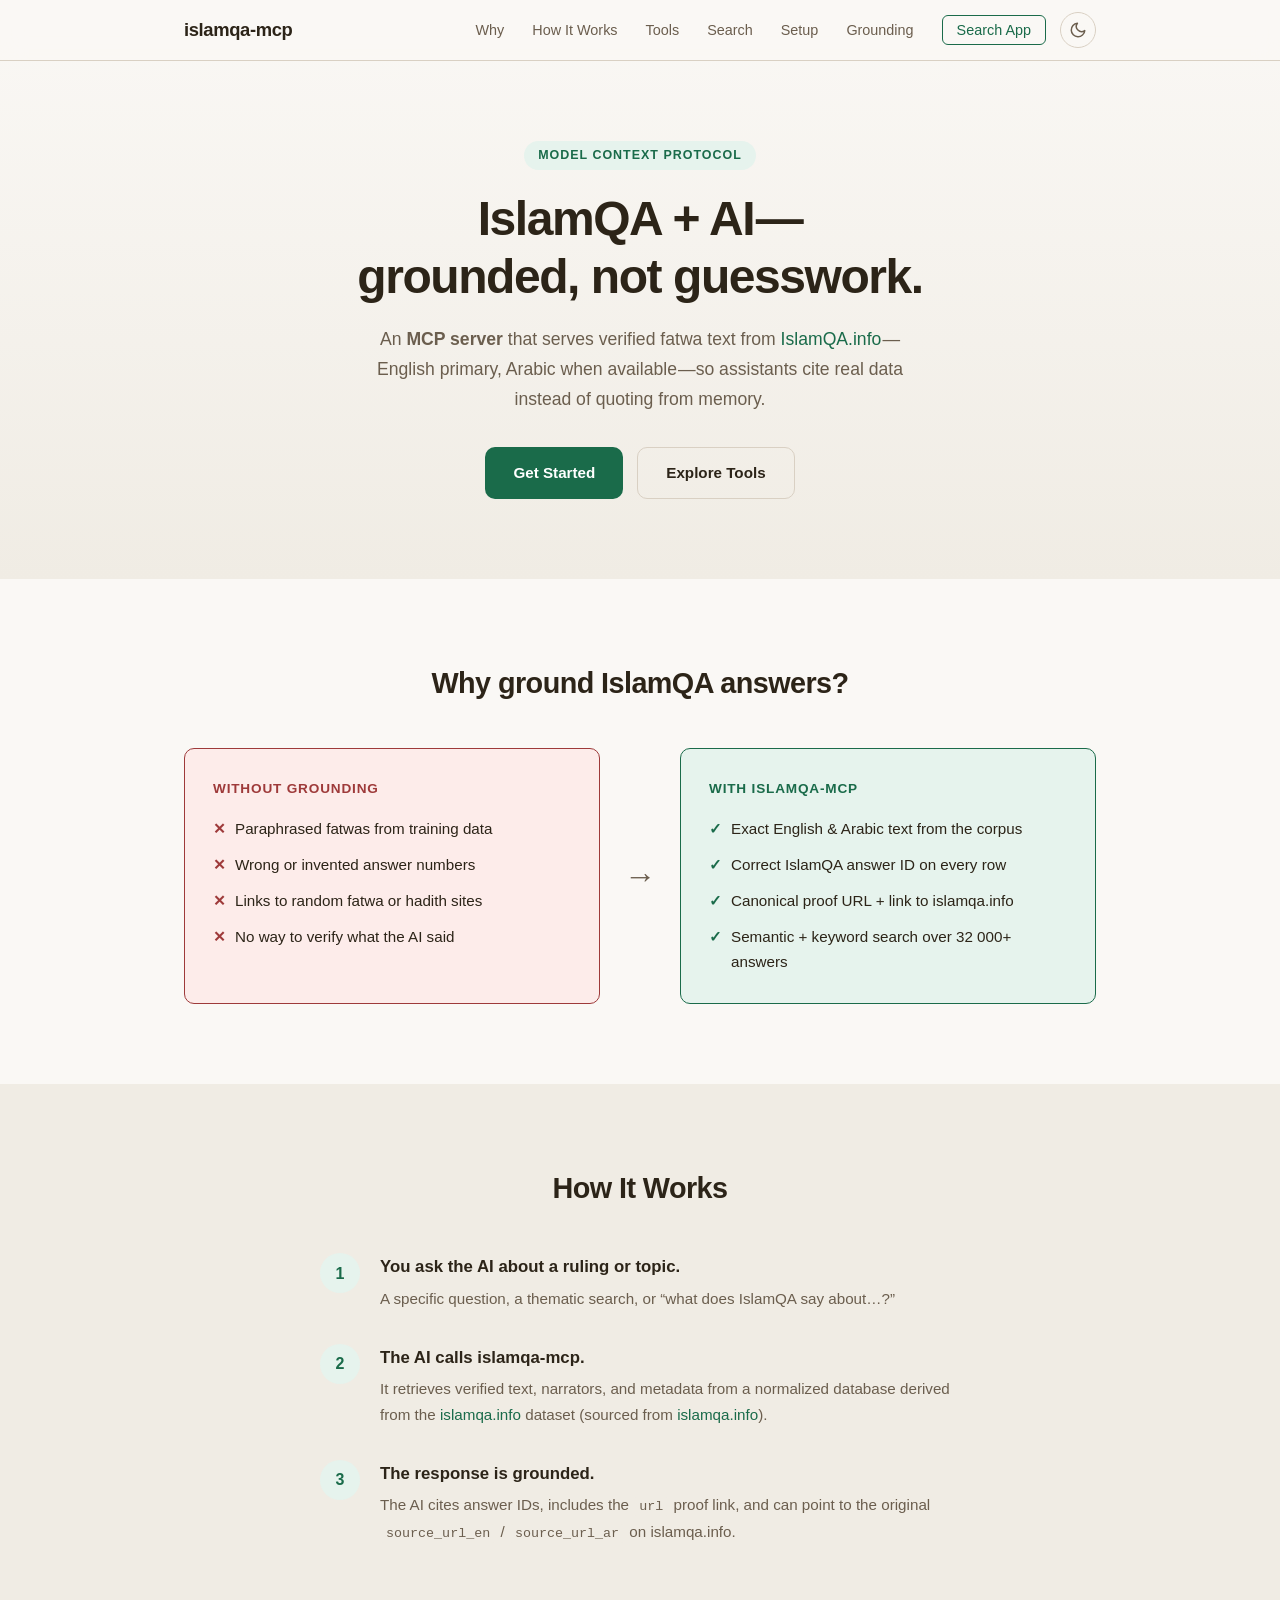
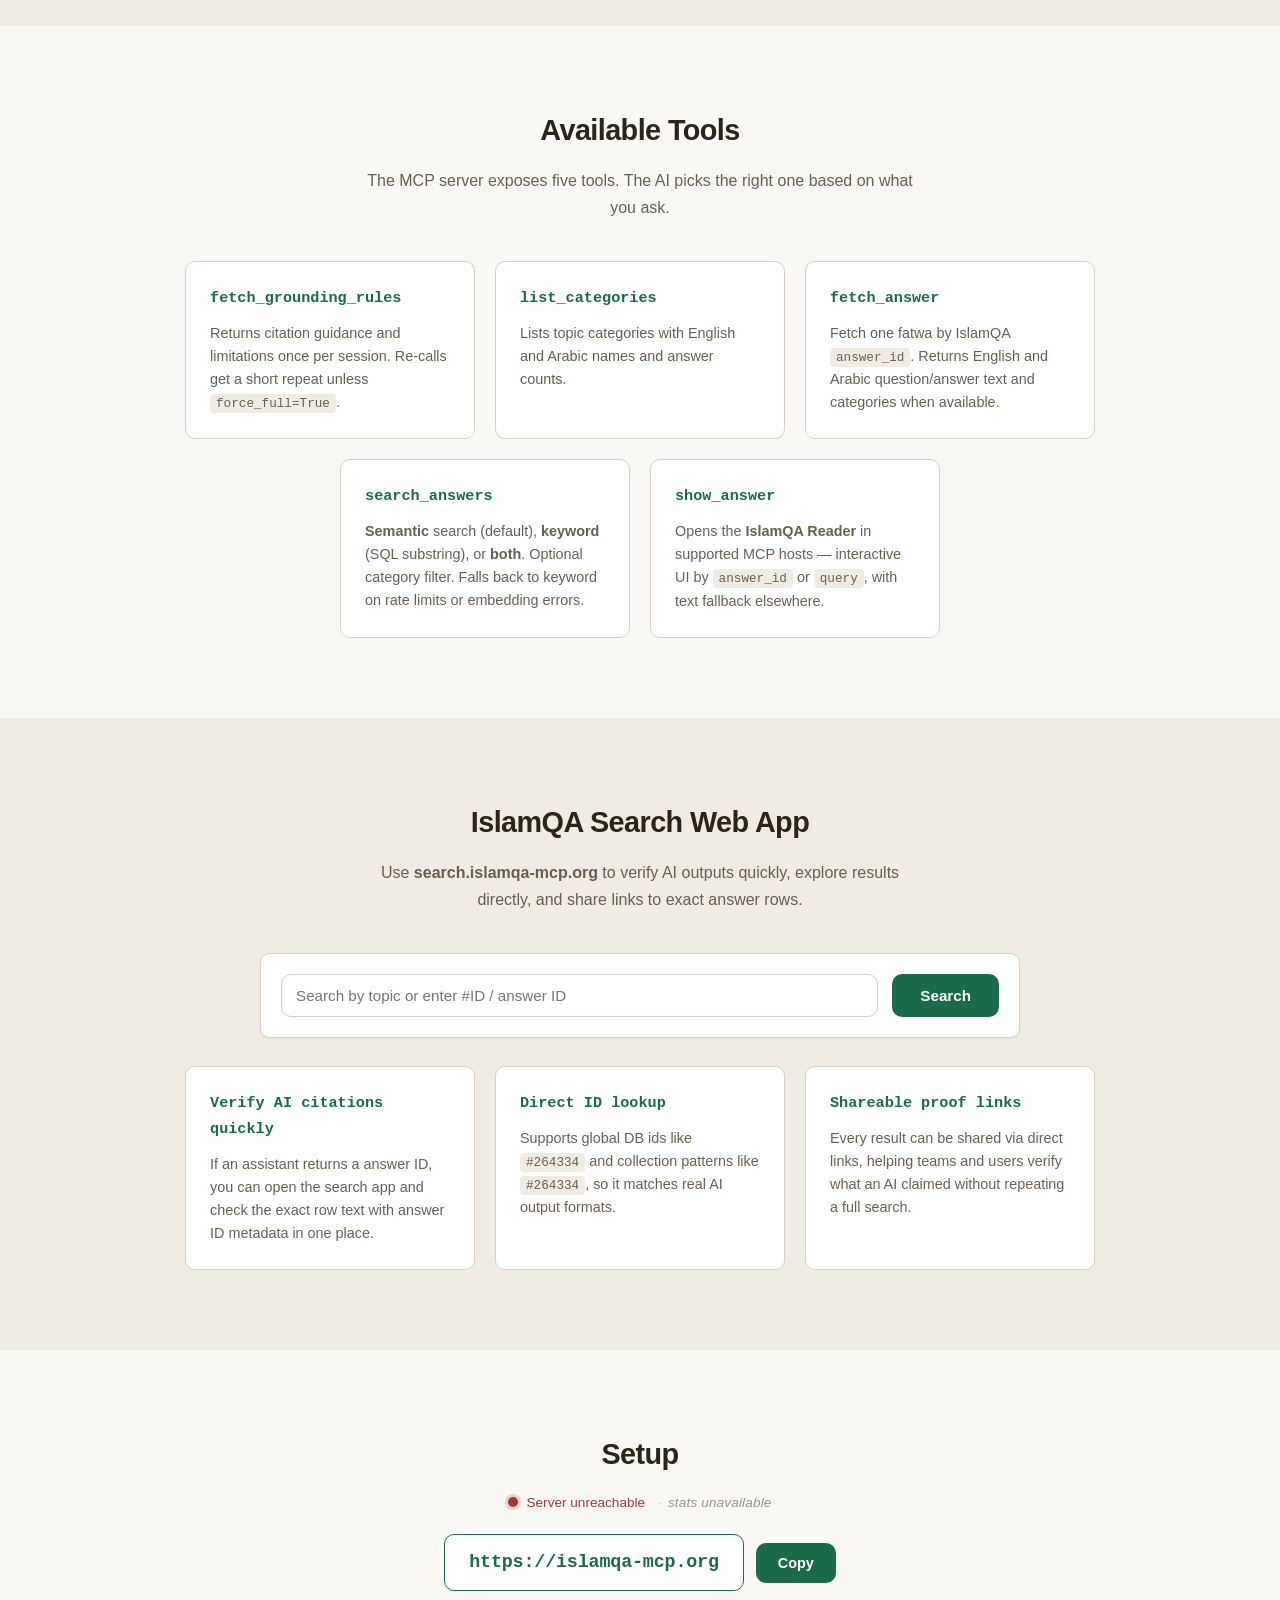
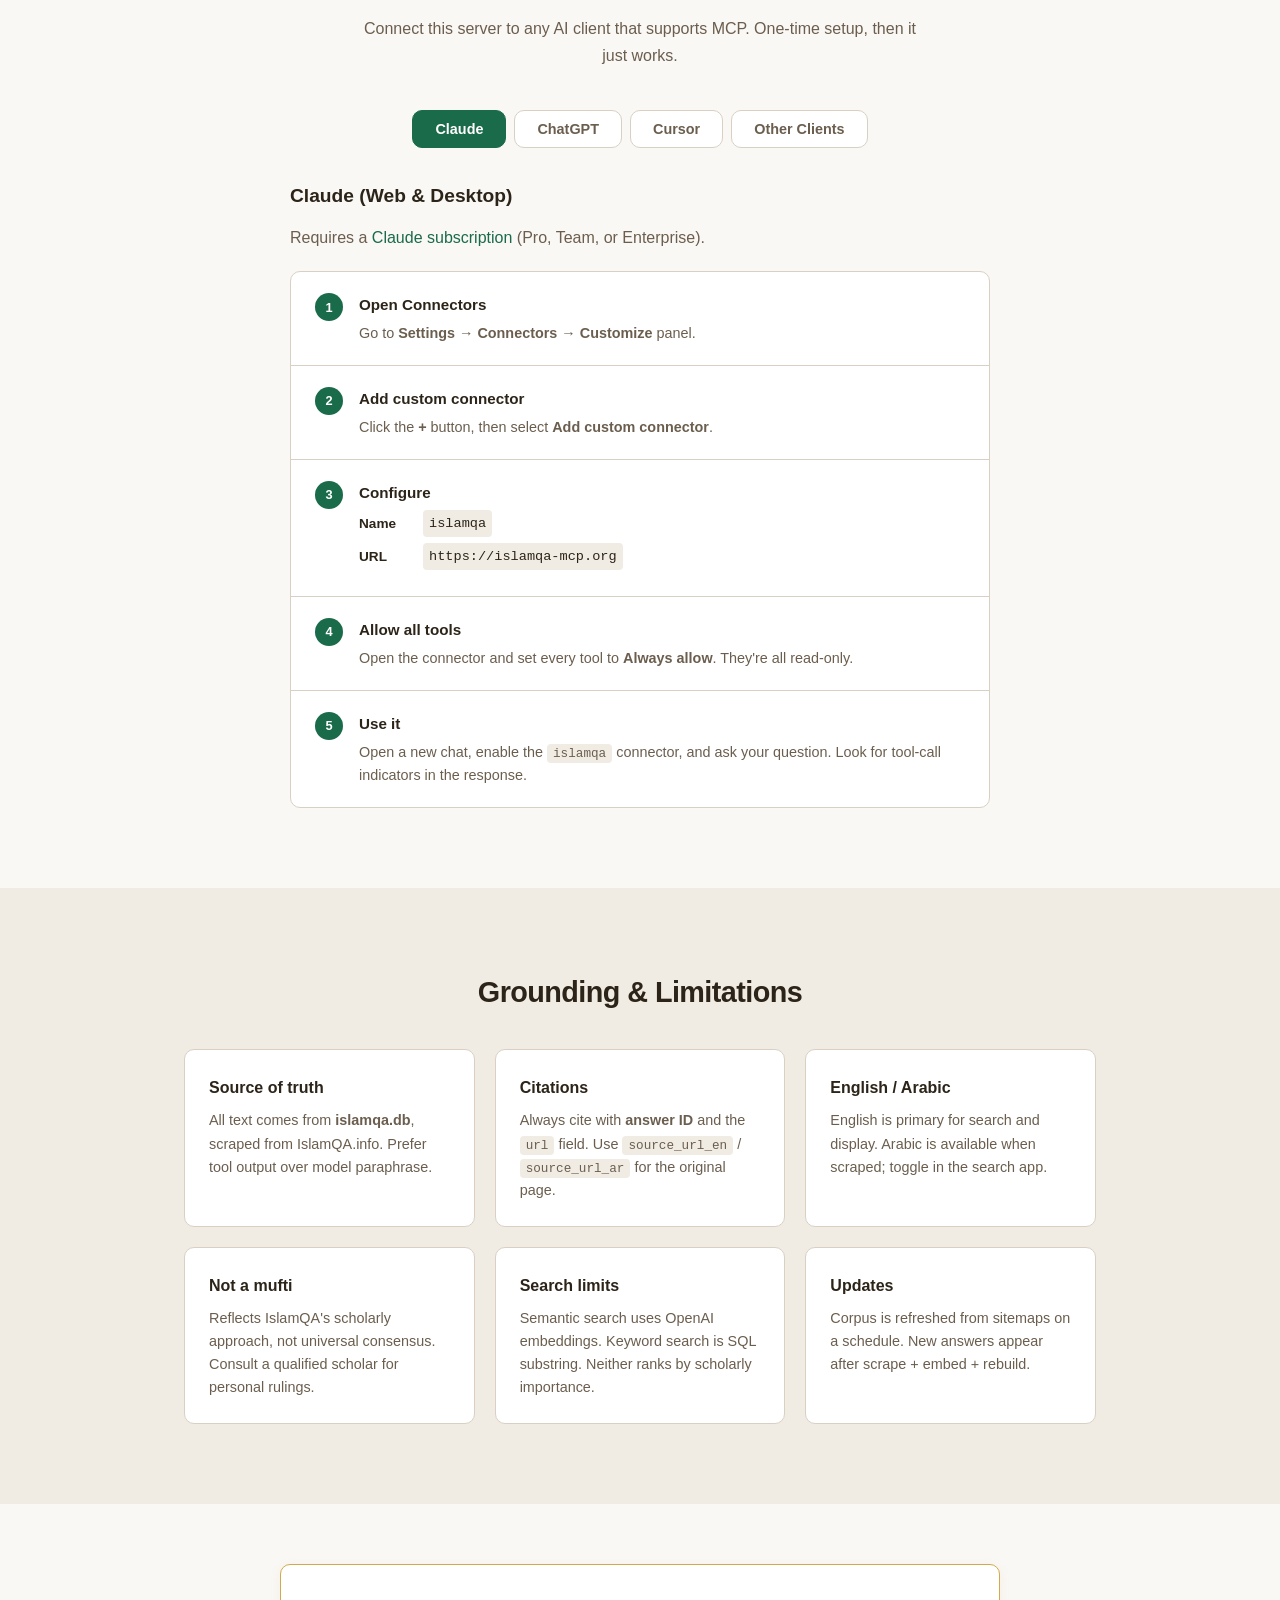
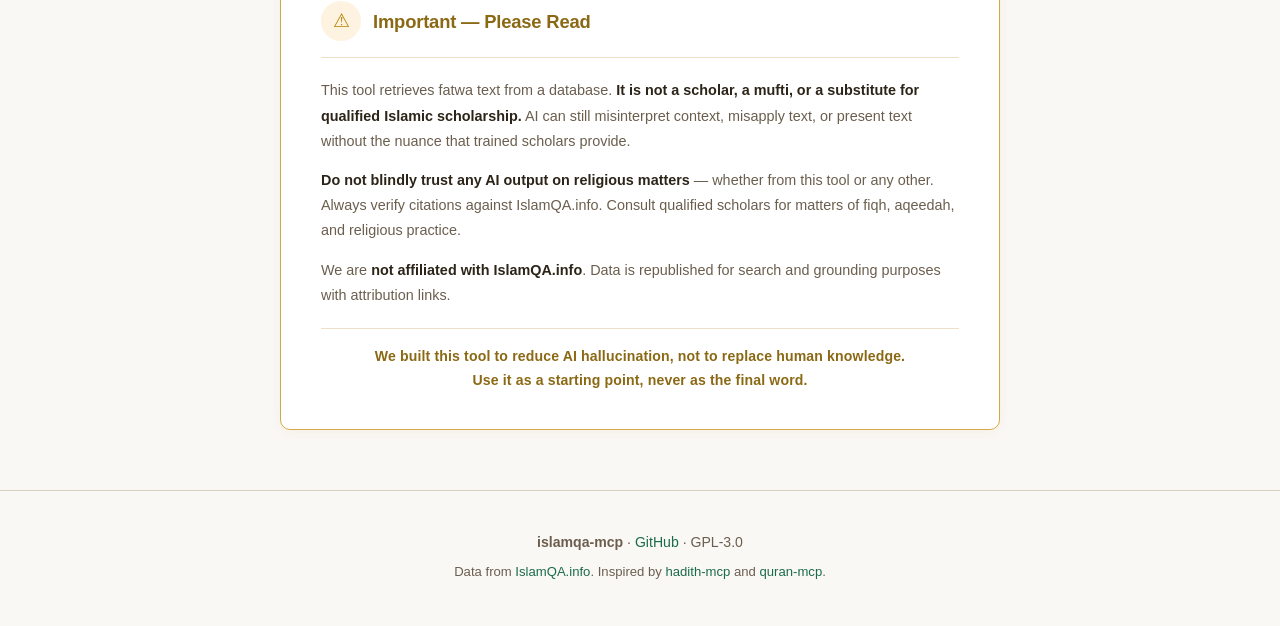
==== site/index.html @ 8f63e15f "Initial commit: IslamQA MCP server and data pipeline. FastMCP server, scrape/embed/build scripts, se" ====
<!DOCTYPE html>
<html lang="en" dir="ltr">
<head>
  <meta charset="utf-8">
  <meta name="viewport" content="width=device-width, initial-scale=1">
  <title>islamqa-mcp — Grounded IslamQA for AI</title>
  <meta name="description" content="Open-source MCP server that gives AI assistants grounded access to 32,000+ IslamQA.info fatwas — English and Arabic text, semantic search, and canonical citation links.">
  <link rel="canonical" href="https://islamqa-mcp.org/">

  <meta property="og:type" content="website">
  <meta property="og:url" content="https://islamqa-mcp.org/">
  <meta property="og:title" content="islamqa-mcp — Grounded IslamQA for AI">
  <meta property="og:description" content="Open-source MCP server that gives AI assistants grounded access to 32,000+ IslamQA.info fatwas — English and Arabic text, semantic search, and canonical citation links.">
  <meta property="og:image" content="https://islamqa-mcp.org/logo.png">
  <meta property="og:locale" content="en_US">
  <meta property="og:site_name" content="islamqa-mcp">

  <meta name="twitter:card" content="summary_large_image">
  <meta name="twitter:title" content="islamqa-mcp — Grounded IslamQA for AI">
  <meta name="twitter:description" content="Open-source MCP server that gives AI assistants grounded access to 32,000+ IslamQA.info fatwas — English and Arabic text, semantic search, and canonical citation links.">
  <meta name="twitter:image" content="https://islamqa-mcp.org/logo.png">

  <script type="application/ld+json">
  {
    "@context": "https://schema.org",
    "@type": "SoftwareApplication",
    "name": "islamqa-mcp",
    "description": "Model Context Protocol server for IslamQA.info fatwas with semantic search and citation URLs.",
    "url": "https://islamqa-mcp.org/",
    "applicationCategory": "DeveloperApplication",
    "operatingSystem": "Any",
    "license": "https://www.gnu.org/licenses/gpl-3.0.html",
    "codeRepository": "https://github.com/ovehbe/islamqa-mcp",
    "isAccessibleForFree": true,
    "inLanguage": ["en", "ar"],
    "offers": {
      "@type": "Offer",
      "price": "0",
      "priceCurrency": "USD"
    }
  }
  </script>

  <link rel="sitemap" type="application/xml" href="/sitemap.xml">
  <link rel="icon" href="/favicon.ico" sizes="any">
  <link rel="icon" href="/logo.png" type="image/png">
  <link rel="apple-touch-icon" href="/logo.png">
  <link rel="stylesheet" href="style.css">
</head>
<body>

<!-- ───────── NAV ───────── -->
<nav class="top-nav" id="topNav">
  <div class="nav-inner">
    <a href="#" class="nav-brand">islamqa-mcp</a>
    <ul class="nav-links" id="navLinks">
      <li><a href="#why">Why</a></li>
      <li><a href="#how-it-works">How It Works</a></li>
      <li><a href="#tools">Tools</a></li>
      <li><a href="#search-site">Search</a></li>
      <li><a href="#setup">Setup</a></li>
      <li><a href="#grounding">Grounding</a></li>
      <li><a href="https://search.islamqa-mcp.org" target="_blank" rel="noopener" class="nav-search">Search App</a></li>
    </ul>
    <button
      id="themeToggle"
      class="theme-toggle"
      type="button"
      aria-label="Toggle color theme"
      title="Toggle color theme"
    >
      <svg class="icon-sun" viewBox="0 0 24 24" width="18" height="18" fill="none" stroke="currentColor" stroke-width="2" stroke-linecap="round" stroke-linejoin="round" aria-hidden="true">
        <circle cx="12" cy="12" r="4"/>
        <path d="M12 2v2M12 20v2M4.93 4.93l1.41 1.41M17.66 17.66l1.41 1.41M2 12h2M20 12h2M4.93 19.07l1.41-1.41M17.66 6.34l1.41-1.41"/>
      </svg>
      <svg class="icon-moon" viewBox="0 0 24 24" width="18" height="18" fill="none" stroke="currentColor" stroke-width="2" stroke-linecap="round" stroke-linejoin="round" aria-hidden="true">
        <path d="M21 12.79A9 9 0 1 1 11.21 3 7 7 0 0 0 21 12.79z"/>
      </svg>
    </button>
    <button class="nav-toggle" id="navToggle" aria-label="Toggle menu">
      <span></span><span></span><span></span>
    </button>
  </div>
</nav>

<!-- ───────── HERO ───────── -->
<header class="hero">
  <div class="hero-inner">
    <p class="hero-badge">Model Context Protocol</p>
    <h1>IslamQA + AI&hairsp;—<br class="hide-mobile">grounded, not guesswork.</h1>
    <p class="hero-sub">
      An <strong>MCP server</strong> that serves verified fatwa text from
      <a href="https://islamqa.info" target="_blank" rel="noopener">IslamQA.info</a>&hairsp;—English
      primary, Arabic when available&hairsp;—so assistants cite real data instead of quoting from memory.
    </p>
    <div class="hero-cta">
      <a href="#setup" class="btn btn-primary">Get Started</a>
      <a href="#tools" class="btn btn-outline">Explore Tools</a>
    </div>
  </div>
</header>

<!-- ───────── WHY ───────── -->
<section id="why" class="section">
  <div class="container">
    <h2 class="section-title">Why ground IslamQA answers?</h2>
    <div class="comparison">
      <div class="comparison-card bad">
        <div class="comparison-label">Without grounding</div>
        <ul>
          <li>Paraphrased fatwas from training data</li>
          <li>Wrong or invented answer numbers</li>
          <li>Links to random fatwa or hadith sites</li>
          <li>No way to verify what the AI said</li>
        </ul>
      </div>
      <div class="comparison-arrow" aria-hidden="true">→</div>
      <div class="comparison-card good">
        <div class="comparison-label">With islamqa-mcp</div>
        <ul>
          <li>Exact English &amp; Arabic text from the corpus</li>
          <li>Correct IslamQA answer ID on every row</li>
          <li>Canonical proof URL + link to islamqa.info</li>
          <li>Semantic + keyword search over 32 000+ answers</li>
        </ul>
      </div>
    </div>
  </div>
</section>

<!-- ───────── HOW IT WORKS ───────── -->
<section id="how-it-works" class="section section-alt">
  <div class="container">
    <h2 class="section-title">How It Works</h2>
    <ol class="steps">
      <li>
        <span class="step-num">1</span>
        <div>
          <strong>You ask the AI about a ruling or topic.</strong>
          <p>A specific question, a thematic search, or “what does IslamQA say about…?”</p>
        </div>
      </li>
      <li>
        <span class="step-num">2</span>
        <div>
          <strong>The AI calls islamqa-mcp.</strong>
          <p>
            It retrieves verified text, narrators, and metadata from a normalized
            database derived from the
            <a href="https://github.com/AhmedBaset/islamqa.info" target="_blank" rel="noopener">islamqa.info</a>
            dataset (sourced from <a href="https://islamqa.info/" target="_blank" rel="noopener">islamqa.info</a>).
          </p>
        </div>
      </li>
      <li>
        <span class="step-num">3</span>
        <div>
          <strong>The response is grounded.</strong>
          <p>
            The AI cites answer IDs, includes the <code>url</code> proof link, and can point to the
            original <code>source_url_en</code> / <code>source_url_ar</code> on islamqa.info.
          </p>
        </div>
      </li>
    </ol>
  </div>
</section>

<!-- ───────── TOOLS ───────── -->
<section id="tools" class="section">
  <div class="container">
    <h2 class="section-title">Available Tools</h2>
    <p class="section-desc">
      The MCP server exposes five tools. The AI picks the right one based on what you ask.
    </p>
    <div class="tool-grid">

      <div class="tool-card">
        <h3>fetch_grounding_rules</h3>
        <p>
          Returns citation guidance and limitations once per session.
          Re-calls get a short repeat unless <code>force_full=True</code>.
        </p>
      </div>

      <div class="tool-card">
        <h3>list_categories</h3>
        <p>
          Lists topic categories with English and Arabic names and answer counts.
        </p>
      </div>

      <div class="tool-card">
        <h3>fetch_answer</h3>
        <p>
          Fetch one fatwa by IslamQA <code>answer_id</code>. Returns English and Arabic
          question/answer text and categories when available.
        </p>
      </div>

      <div class="tool-card">
        <h3>search_answers</h3>
        <p>
          <strong>Semantic</strong> search (default), <strong>keyword</strong> (SQL substring),
          or <strong>both</strong>. Optional category filter. Falls back to keyword on rate
          limits or embedding errors.
        </p>
      </div>

      <div class="tool-card">
        <h3>show_answer</h3>
        <p>
          Opens the <strong>IslamQA Reader</strong> in supported MCP hosts — interactive
          UI by <code>answer_id</code> or <code>query</code>, with text fallback elsewhere.
        </p>
      </div>

    </div>
  </div>
</section>

<!-- ───────── SEARCH SITE ───────── -->
<section id="search-site" class="section section-alt">
  <div class="container">
    <h2 class="section-title">IslamQA Search Web App</h2>
    <p class="section-desc">
      Use <strong>search.islamqa-mcp.org</strong> to verify AI outputs quickly, explore results directly,
      and share links to exact answer rows.
    </p>
    <div class="search-site-cta-card">
      <div class="search-site-cta">
        <input
          id="searchSiteQuery"
          class="search-site-input"
          type="search"
          placeholder="Search by topic or enter #ID / answer ID"
          aria-label="Search query for IslamQA search app"
        />
        <button id="searchSiteSubmit" type="button" class="btn btn-primary">Search</button>
      </div>
    </div>
    <div class="tool-grid">
      <div class="tool-card">
        <h3>Verify AI citations quickly</h3>
        <p>
          If an assistant returns a answer ID, you can open the search app and check the
          exact row text with answer ID metadata in one place.
        </p>
      </div>
      <div class="tool-card">
        <h3>Direct ID lookup</h3>
        <p>
          Supports global DB ids like <code>#264334</code> and collection patterns like
          <code>#264334</code>, so it matches real AI output formats.
        </p>
      </div>
      <div class="tool-card">
        <h3>Shareable proof links</h3>
        <p>
          Every result can be shared via direct links, helping teams and users verify what an AI
          claimed without repeating a full search.
        </p>
      </div>
    </div>
  </div>
</section>

<!-- ───────── SETUP ───────── -->
<section id="setup" class="section">
  <div class="container">
    <h2 class="section-title">Setup</h2>
    <div class="server-status" id="serverStatus">
      <span class="status-dot" id="statusDot"></span>
      <span class="status-label" id="statusLabel">Checking server…</span>
      <span class="usage-stats-chips usage-stats-pending" id="usageStatsChips" aria-live="polite">
        <!-- usage-stats v2: confirm this comment is in View Source after deploy -->
        <span class="usage-stat-sep" aria-hidden="true">·</span>
        <span class="usage-stat-pending" title="Loading usage counters">…</span>
      </span>
    </div>
    <div class="server-url-box">
      <code class="server-url-value">https://islamqa-mcp.org</code>
      <button class="copy-url-btn" aria-label="Copy URL">Copy</button>
    </div>
    <p class="section-desc">
      Connect this server to any AI client that supports MCP. One-time setup, then it just works.
    </p>

    <div class="setup-tabs" role="tablist">
      <button class="tab active" role="tab" aria-selected="true" data-tab="claude">Claude</button>
      <button class="tab" role="tab" aria-selected="false" data-tab="chatgpt">ChatGPT</button>
      <button class="tab" role="tab" aria-selected="false" data-tab="cursor">Cursor</button>
      <button class="tab" role="tab" aria-selected="false" data-tab="other">Other Clients</button>
    </div>

    <!-- Claude -->
    <div class="tab-panel active" id="panel-claude">
      <h3>Claude (Web &amp; Desktop)</h3>
      <p>Requires a <a href="https://claude.ai/" target="_blank" rel="noopener">Claude subscription</a> (Pro, Team, or Enterprise).</p>

      <div class="setup-steps-list">
        <div class="setup-step">
          <span class="setup-step-num">1</span>
          <div class="setup-step-body">
            <strong>Open Connectors</strong>
            <p>Go to <strong>Settings</strong> → <strong>Connectors</strong> → <strong>Customize</strong> panel.</p>
          </div>
        </div>
        <div class="setup-step">
          <span class="setup-step-num">2</span>
          <div class="setup-step-body">
            <strong>Add custom connector</strong>
            <p>Click the <strong>+</strong> button, then select <strong>Add custom connector</strong>.</p>
          </div>
        </div>
        <div class="setup-step">
          <span class="setup-step-num">3</span>
          <div class="setup-step-body">
            <strong>Configure</strong>
            <div class="field-row"><span class="field-label">Name</span> <code>islamqa</code></div>
            <div class="field-row"><span class="field-label">URL</span> <code>https://islamqa-mcp.org</code></div>
          </div>
        </div>
        <div class="setup-step">
          <span class="setup-step-num">4</span>
          <div class="setup-step-body">
            <strong>Allow all tools</strong>
            <p>Open the connector and set every tool to <strong>Always allow</strong>. They're all read-only.</p>
          </div>
        </div>
        <div class="setup-step">
          <span class="setup-step-num">5</span>
          <div class="setup-step-body">
            <strong>Use it</strong>
            <p>Open a new chat, enable the <code>islamqa</code> connector, and ask your question. Look for tool-call indicators in the response.</p>
          </div>
        </div>
      </div>
    </div>

    <!-- ChatGPT -->
    <div class="tab-panel" id="panel-chatgpt">
      <h3>ChatGPT (Web, Desktop &amp; Mobile)</h3>
      <p>Requires a <a href="https://chatgpt.com/" target="_blank" rel="noopener">ChatGPT subscription</a>. Set up on Web or Desktop once and it syncs to Mobile.</p>

      <div class="setup-steps-list">
        <div class="setup-step">
          <span class="setup-step-num">1</span>
          <div class="setup-step-body">
            <strong>Open app settings</strong>
            <p>Go to <strong>Settings</strong> → <strong>Apps</strong> → <strong>Advanced</strong> at the bottom.</p>
          </div>
        </div>
        <div class="setup-step">
          <span class="setup-step-num">2</span>
          <div class="setup-step-body">
            <strong>Enable developer mode</strong>
            <p>Turn on <strong>Developer mode</strong>. A <strong>Create app</strong> button appears in the top-right.</p>
          </div>
        </div>
        <div class="setup-step">
          <span class="setup-step-num">3</span>
          <div class="setup-step-body">
            <strong>Create the app</strong>
            <div class="field-row"><span class="field-label">Name</span> <code>islamqa</code></div>
            <div class="field-row"><span class="field-label">URL</span> <code>https://islamqa-mcp.org</code></div>
            <div class="field-row"><span class="field-label">Auth</span> <code>none</code></div>
          </div>
        </div>
        <div class="setup-step">
          <span class="setup-step-num">4</span>
          <div class="setup-step-body">
            <strong>Use it</strong>
            <p>Invoke with <code>@islamqa</code> in any chat. Look for <strong>Called tool</strong> indicators in the response.</p>
          </div>
        </div>
      </div>
    </div>

    <!-- Cursor -->
    <div class="tab-panel" id="panel-cursor">
      <h3>Cursor</h3>
      <p>Add the remote MCP server in Cursor's settings.</p>

      <div class="setup-steps-list">
        <div class="setup-step">
          <span class="setup-step-num">1</span>
          <div class="setup-step-body">
            <strong>Open MCP settings</strong>
            <p>Go to <strong>Settings</strong> → <strong>MCP</strong> → <strong>Add new MCP server</strong>.</p>
          </div>
        </div>
        <div class="setup-step">
          <span class="setup-step-num">2</span>
          <div class="setup-step-body">
            <strong>Configure</strong>
            <div class="field-row"><span class="field-label">Type</span> <code>streamable-http</code></div>
            <div class="field-row"><span class="field-label">URL</span> <code>https://islamqa-mcp.org</code></div>
          </div>
        </div>
        <div class="setup-step">
          <span class="setup-step-num">3</span>
          <div class="setup-step-body">
            <strong>Use it</strong>
            <p>The hadith tools are now available. Ask about rulings and the agent will call the server automatically.</p>
          </div>
        </div>
      </div>
    </div>

    <!-- Other Clients -->
    <div class="tab-panel" id="panel-other">
      <h3>Other MCP Clients</h3>
      <p>Any MCP-compatible client can connect. Use the server name <code>islamqa</code>, point it at the URL, and keep transport on <code>streamable-http</code>.</p>

      <div class="setup-steps-list">
        <div class="setup-step">
          <span class="setup-step-num">1</span>
          <div class="setup-step-body">
            <strong>At a glance</strong>
            <div class="field-row"><span class="field-label">Name</span> <code>islamqa</code></div>
            <div class="field-row"><span class="field-label">URL</span> <code>https://islamqa-mcp.org</code></div>
            <div class="field-row"><span class="field-label">Transport</span> <code>streamable-http</code></div>
          </div>
        </div>
        <div class="setup-step">
          <span class="setup-step-num">2</span>
          <div class="setup-step-body">
            <strong>JSON connection object</strong>
            <div class="code-block">
              <button class="copy-btn" aria-label="Copy">Copy</button>
              <pre><code>{
  "name": "islamqa",
  "url": "https://islamqa-mcp.org",
  "transport": "streamable-http"
}</code></pre>
            </div>
          </div>
        </div>
        <div class="setup-step">
          <span class="setup-step-num">3</span>
          <div class="setup-step-body">
            <strong>Claude Desktop config file</strong>
            <p>Add to <code>claude_desktop_config.json</code>:</p>
            <div class="code-block">
              <button class="copy-btn" aria-label="Copy">Copy</button>
              <pre><code>{
  "mcpServers": {
    "islamqa": {
      "url": "https://islamqa-mcp.org",
      "transport": "streamable-http"
    }
  }
}</code></pre>
            </div>
          </div>
        </div>
      </div>
    </div>

  </div>
</section>

<!-- ───────── GROUNDING ───────── -->
<section id="grounding" class="section section-alt">
  <div class="container">
    <h2 class="section-title">Grounding &amp; Limitations</h2>
    <div class="grounding-grid">
      <div class="grounding-item">
        <h4>Source of truth</h4>
        <p>
          All text comes from <strong>islamqa.db</strong>, scraped from IslamQA.info. Prefer tool output
          over model paraphrase.
        </p>
      </div>
      <div class="grounding-item">
        <h4>Citations</h4>
        <p>
          Always cite with <strong>answer ID</strong> and the <code>url</code> field. Use
          <code>source_url_en</code> / <code>source_url_ar</code> for the original page.
        </p>
      </div>
      <div class="grounding-item">
        <h4>English / Arabic</h4>
        <p>
          English is primary for search and display. Arabic is available when scraped; toggle in the
          search app.
        </p>
      </div>
      <div class="grounding-item">
        <h4>Not a mufti</h4>
        <p>
          Reflects IslamQA's scholarly approach, not universal consensus. Consult a qualified scholar
          for personal rulings.
        </p>
      </div>
      <div class="grounding-item">
        <h4>Search limits</h4>
        <p>
          Semantic search uses OpenAI embeddings. Keyword search is SQL substring. Neither ranks by
          scholarly importance.
        </p>
      </div>
      <div class="grounding-item">
        <h4>Updates</h4>
        <p>
          Corpus is refreshed from sitemaps on a schedule. New answers appear after scrape + embed +
          rebuild.
        </p>
      </div>
    </div>
  </div>
</section>

<!-- ───────── DISCLAIMER ───────── -->
<section class="disclaimer" id="disclaimer">
  <div class="container">
    <div class="disclaimer-card">
      <div class="disclaimer-header">
        <span class="disclaimer-icon" aria-hidden="true">&#9888;</span>
        <h2>Important — Please Read</h2>
      </div>
      <div class="disclaimer-body">
        <p>
          This tool retrieves fatwa text from a database. <strong>It is not a scholar, a mufti, or a
          substitute for qualified Islamic scholarship.</strong> AI can still misinterpret context,
          misapply text, or present text without the nuance that trained scholars provide.
        </p>
        <p>
          <strong>Do not blindly trust any AI output on religious matters</strong> — whether from this
          tool or any other. Always verify citations against IslamQA.info.
          Consult qualified scholars for matters of fiqh, aqeedah, and religious practice.
        </p>
        <p>
          We are <strong>not affiliated with IslamQA.info</strong>. Data is republished for search and
          grounding purposes with attribution links.
        </p>
        </div>
      <div class="disclaimer-footer">
        We built this tool to reduce AI hallucination, not to replace human knowledge.<br>
        Use it as a starting point, never as the final word.
      </div>
    </div>
  </div>
</section>

<!-- ───────── FOOTER ───────── -->
<footer class="site-footer">
  <div class="container">
    <div class="footer-inner">
      <p>
        <strong>islamqa-mcp</strong> &middot;
        <a href="https://github.com/ovehbe/islamqa-mcp" target="_blank" rel="noopener">GitHub</a> &middot;
        GPL-3.0
      </p>
      <p class="footer-credit">
        Data from <a href="https://islamqa.info" target="_blank" rel="noopener">IslamQA.info</a>.<br class="footer-credit-mobile-break" aria-hidden="true" />
        Inspired by <a href="https://github.com/ovehbe/hadith-mcp" target="_blank" rel="noopener">hadith-mcp</a>
        and <a href="https://github.com/quran/quran-mcp" target="_blank" rel="noopener">quran-mcp</a>.
      </p>
    </div>
  </div>
</footer>

<script src="script.js"></script>
</body>
</html>
---- site/style.css ----
/* ─── Reset & Base ─── */
*,
*::before,
*::after {
  box-sizing: border-box;
  margin: 0;
  padding: 0;
}

:root {
  --clr-bg: #faf8f5;
  --clr-bg-alt: #f0ece4;
  --clr-surface: #ffffff;
  --clr-text: #2c2418;
  --clr-text-muted: #6b5e4e;
  --clr-accent: #1a6b4a;
  --clr-accent-light: #e6f3ed;
  --clr-accent-dark: #0f4a32;
  --clr-danger: #9e3a3a;
  --clr-danger-light: #fdecea;
  --clr-border: #d9d0c3;
  --clr-code-bg: #1e1e2e;
  --clr-code-text: #cdd6f4;
  --font-sans: "Inter", -apple-system, BlinkMacSystemFont, "Segoe UI", sans-serif;
  --font-mono: "JetBrains Mono", "Fira Code", "Cascadia Code", monospace;
  --max-w: 960px;
  --radius: 10px;
  --radius-sm: 6px;
  --shadow-sm: 0 1px 3px rgba(0, 0, 0, .06);
  --shadow-md: 0 4px 16px rgba(0, 0, 0, .08);
  --transition: .2s ease;
}

/* Dark palette — auto (respects OS) unless user has manually chosen light. */
@media (prefers-color-scheme: dark) {
  :root:not([data-theme="light"]) {
    --clr-bg: #0f131a;
    --clr-bg-alt: #161d27;
    --clr-surface: #1a222d;
    --clr-text: #e6edf7;
    --clr-text-muted: #a7b3c4;
    --clr-accent: #5fc89a;
    --clr-accent-light: #1a3a27;
    --clr-accent-dark: #82e0b6;
    --clr-danger: #e87070;
    --clr-danger-light: #3a2020;
    --clr-border: #2a3645;
    --clr-code-bg: #111118;
    --clr-code-text: #cdd6f4;
    --shadow-sm: 0 1px 3px rgba(0, 0, 0, .4);
    --shadow-md: 0 6px 24px rgba(0, 0, 0, .5);
  }
}

/* Dark palette — manual toggle override. */
:root[data-theme="dark"] {
  --clr-bg: #0f131a;
  --clr-bg-alt: #161d27;
  --clr-surface: #1a222d;
  --clr-text: #e6edf7;
  --clr-text-muted: #a7b3c4;
  --clr-accent: #5fc89a;
  --clr-accent-light: #1a3a27;
  --clr-accent-dark: #82e0b6;
  --clr-danger: #e87070;
  --clr-danger-light: #3a2020;
  --clr-border: #2a3645;
  --clr-code-bg: #111118;
  --clr-code-text: #cdd6f4;
  --shadow-sm: 0 1px 3px rgba(0, 0, 0, .4);
  --shadow-md: 0 6px 24px rgba(0, 0, 0, .5);
}

html {
  scroll-behavior: smooth;
  scroll-padding-top: 72px;
}

body {
  font-family: var(--font-sans);
  font-size: 16px;
  line-height: 1.7;
  color: var(--clr-text);
  background: var(--clr-bg);
  -webkit-font-smoothing: antialiased;
}

a {
  color: var(--clr-accent);
  text-decoration: none;
  transition: color var(--transition);
}

a:hover {
  color: var(--clr-accent-dark);
  text-decoration: underline;
}

img {
  max-width: 100%;
}

code {
  font-family: var(--font-mono);
  font-size: .88em;
  background: var(--clr-bg-alt);
  padding: 2px 6px;
  border-radius: 4px;
}

.container {
  width: 100%;
  max-width: var(--max-w);
  margin: 0 auto;
  padding: 0 24px;
}

/* ─── Nav ─── */
.top-nav {
  position: fixed;
  top: 0;
  left: 0;
  right: 0;
  z-index: 100;
  background: color-mix(in srgb, var(--clr-bg) 92%, transparent);
  backdrop-filter: blur(12px);
  -webkit-backdrop-filter: blur(12px);
  border-bottom: 1px solid var(--clr-border);
  transition: box-shadow var(--transition);
}

.top-nav.scrolled {
  box-shadow: var(--shadow-sm);
}

.nav-inner {
  max-width: var(--max-w);
  margin: 0 auto;
  padding: 0 24px;
  display: flex;
  align-items: center;
  gap: 14px;
  height: 60px;
}

.nav-brand {
  font-weight: 700;
  font-size: 1.15rem;
  letter-spacing: -.02em;
  color: var(--clr-text);
}

.nav-brand:hover {
  text-decoration: none;
  color: var(--clr-accent);
}

.nav-links {
  list-style: none;
  display: flex;
  gap: 28px;
  align-items: center;
  margin-left: auto;
}

.nav-links a {
  color: var(--clr-text-muted);
  font-size: .9rem;
  font-weight: 500;
  transition: color var(--transition);
}

.nav-links a:hover {
  color: var(--clr-accent);
  text-decoration: none;
}

.nav-gh {
  padding: 6px 14px;
  border: 1px solid var(--clr-border);
  border-radius: var(--radius-sm);
}

.nav-search {
  padding: 6px 14px;
  border: 1px solid var(--clr-accent);
  color: var(--clr-accent) !important;
  border-radius: var(--radius-sm);
}

.nav-search:hover {
  background: var(--clr-accent-light);
  text-decoration: none;
}

.nav-gh:hover {
  border-color: var(--clr-accent);
  background: var(--clr-accent-light);
}

/* ─── Theme toggle (sun/moon) ─── */
.theme-toggle {
  width: 36px;
  height: 36px;
  padding: 0;
  display: inline-flex;
  align-items: center;
  justify-content: center;
  background: transparent;
  border: 1px solid var(--clr-border);
  border-radius: 999px;
  color: var(--clr-text-muted);
  cursor: pointer;
  flex-shrink: 0;
  transition: background var(--transition), border-color var(--transition), color var(--transition);
}

.theme-toggle:hover {
  background: var(--clr-bg-alt);
  border-color: var(--clr-accent);
  color: var(--clr-accent);
}

.theme-toggle:focus-visible {
  outline: none;
  border-color: var(--clr-accent);
  box-shadow: 0 0 0 3px color-mix(in srgb, var(--clr-accent) 25%, transparent);
}

.theme-toggle .icon-sun { display: none; }
.theme-toggle .icon-moon { display: block; }

@media (prefers-color-scheme: dark) {
  :root:not([data-theme="light"]) .theme-toggle .icon-sun { display: block; }
  :root:not([data-theme="light"]) .theme-toggle .icon-moon { display: none; }
}

:root[data-theme="dark"] .theme-toggle .icon-sun { display: block; }
:root[data-theme="dark"] .theme-toggle .icon-moon { display: none; }

:root[data-theme="light"] .theme-toggle .icon-sun { display: none; }
:root[data-theme="light"] .theme-toggle .icon-moon { display: block; }

.nav-toggle {
  display: none;
  background: none;
  border: none;
  cursor: pointer;
  flex-direction: column;
  gap: 5px;
  padding: 4px;
}

.nav-toggle span {
  display: block;
  width: 22px;
  height: 2px;
  background: var(--clr-text);
  border-radius: 2px;
  transition: transform var(--transition), opacity var(--transition);
}

/* ─── Hero ─── */
.hero {
  padding: 140px 24px 80px;
  text-align: center;
  background: linear-gradient(180deg, var(--clr-bg) 0%, var(--clr-bg-alt) 100%);
}

.hero-inner {
  max-width: 700px;
  margin: 0 auto;
}

.hero-badge {
  display: inline-block;
  font-size: .78rem;
  font-weight: 600;
  letter-spacing: .08em;
  text-transform: uppercase;
  color: var(--clr-accent);
  background: var(--clr-accent-light);
  padding: 4px 14px;
  border-radius: 100px;
  margin-bottom: 20px;
}

.hero h1 {
  font-size: clamp(2rem, 5vw, 3rem);
  font-weight: 800;
  line-height: 1.2;
  letter-spacing: -.03em;
  margin-bottom: 20px;
  color: var(--clr-text);
}

.hero-sub {
  font-size: 1.1rem;
  color: var(--clr-text-muted);
  max-width: 560px;
  margin: 0 auto 32px;
}

.hero-cta {
  display: flex;
  gap: 14px;
  justify-content: center;
  flex-wrap: wrap;
}

.btn {
  display: inline-flex;
  align-items: center;
  font-weight: 600;
  font-size: .95rem;
  padding: 12px 28px;
  border-radius: var(--radius);
  cursor: pointer;
  transition: all var(--transition);
  border: none;
}

.btn-primary {
  background: var(--clr-accent);
  color: #fff;
}

.btn-primary:hover {
  background: var(--clr-accent-dark);
  color: #fff;
  text-decoration: none;
}

.btn-outline {
  background: transparent;
  border: 1.5px solid var(--clr-border);
  color: var(--clr-text);
}

.btn-outline:hover {
  border-color: var(--clr-accent);
  color: var(--clr-accent);
  text-decoration: none;
}

/* ─── Sections ─── */
.section {
  padding: 80px 0;
}

.section-alt {
  background: var(--clr-bg-alt);
}

.section-title {
  font-size: 1.8rem;
  font-weight: 700;
  letter-spacing: -.02em;
  text-align: center;
  margin-bottom: 12px;
}

.section-desc {
  text-align: center;
  color: var(--clr-text-muted);
  max-width: 560px;
  margin: 0 auto 40px;
}

/* ─── Comparison ─── */
.comparison {
  display: flex;
  align-items: stretch;
  gap: 24px;
  margin-top: 40px;
}

.comparison-card {
  flex: 1;
  padding: 28px;
  border-radius: var(--radius);
  border: 1.5px solid var(--clr-border);
  background: var(--clr-surface);
}

.comparison-card.bad {
  border-color: var(--clr-danger);
  background: var(--clr-danger-light);
}

.comparison-card.good {
  border-color: var(--clr-accent);
  background: var(--clr-accent-light);
}

.comparison-label {
  font-weight: 700;
  font-size: .85rem;
  text-transform: uppercase;
  letter-spacing: .06em;
  margin-bottom: 16px;
}

.comparison-card.bad .comparison-label {
  color: var(--clr-danger);
}

.comparison-card.good .comparison-label {
  color: var(--clr-accent);
}

.comparison-card ul {
  list-style: none;
  display: flex;
  flex-direction: column;
  gap: 10px;
}

.comparison-card li {
  position: relative;
  padding-left: 22px;
  font-size: .95rem;
}

.comparison-card.bad li::before {
  content: "✕";
  position: absolute;
  left: 0;
  color: var(--clr-danger);
  font-weight: 700;
}

.comparison-card.good li::before {
  content: "✓";
  position: absolute;
  left: 0;
  color: var(--clr-accent);
  font-weight: 700;
}

.comparison-arrow {
  display: flex;
  align-items: center;
  font-size: 2rem;
  color: var(--clr-text-muted);
  font-weight: 300;
}

/* ─── Steps ─── */
.steps {
  list-style: none;
  max-width: 640px;
  margin: 40px auto 0;
  display: flex;
  flex-direction: column;
  gap: 32px;
}

.steps li {
  display: flex;
  gap: 20px;
  align-items: flex-start;
}

.step-num {
  flex-shrink: 0;
  width: 40px;
  height: 40px;
  display: flex;
  align-items: center;
  justify-content: center;
  font-weight: 700;
  font-size: 1rem;
  color: var(--clr-accent);
  background: var(--clr-accent-light);
  border-radius: 50%;
}

.steps li div strong {
  display: block;
  margin-bottom: 4px;
  font-size: 1.05rem;
}

.steps li div p {
  color: var(--clr-text-muted);
  font-size: .95rem;
}

/* ─── Tools ─── */
.tool-grid {
  display: flex;
  flex-wrap: wrap;
  gap: 20px;
  justify-content: center;
}

.tool-card {
  width: calc(33.333% - 14px);
  padding: 24px;
  border: 1px solid var(--clr-border);
  border-radius: var(--radius);
  background: var(--clr-surface);
  transition: box-shadow var(--transition), border-color var(--transition);
}

.tool-card:hover {
  box-shadow: var(--shadow-md);
  border-color: var(--clr-accent);
}

.tool-card h3 {
  font-family: var(--font-mono);
  font-size: .95rem;
  color: var(--clr-accent);
  margin-bottom: 10px;
}

.tool-card p {
  font-size: .9rem;
  color: var(--clr-text-muted);
  line-height: 1.6;
}

/* ─── Search Site Section ─── */
.search-site-cta {
  display: flex;
  gap: 14px;
  flex-wrap: wrap;
}

.search-site-cta .search-site-input {
  flex: 1 1 0;
  min-width: 0;
}

.search-site-cta .btn {
  flex-shrink: 0;
}

.search-site-cta-card {
  margin: 0 auto 28px;
  max-width: 760px;
  background: var(--clr-surface);
  border: 1px solid var(--clr-border);
  border-radius: var(--radius);
  box-shadow: var(--shadow-sm);
  padding: 20px;
}

.search-site-cta-label {
  margin: 0 0 10px;
  text-align: center;
  font-weight: 600;
  color: var(--clr-text);
}

.search-site-input {
  width: 100%;
  min-width: 0;
  padding: 12px 14px;
  font-size: .95rem;
  border-radius: var(--radius);
  border: 1.5px solid var(--clr-border);
  background: var(--clr-surface);
  color: var(--clr-text);
}

.search-site-input:focus {
  outline: none;
  border-color: var(--clr-accent);
  box-shadow: 0 0 0 3px rgba(26, 107, 74, .12);
}

/* ─── Server URL box ─── */
.server-url-box {
  display: flex;
  align-items: center;
  justify-content: center;
  gap: 12px;
  margin-bottom: 24px;
  flex-wrap: wrap;
}

.server-url-value {
  font-family: var(--font-mono);
  font-size: 1.15rem;
  background: var(--clr-surface);
  border: 1.5px solid var(--clr-accent);
  padding: 12px 24px;
  border-radius: var(--radius);
  color: var(--clr-accent);
  font-weight: 600;
  letter-spacing: -.01em;
  user-select: all;
}

.copy-url-btn {
  padding: 12px 22px;
  font-size: .9rem;
  font-weight: 600;
  background: var(--clr-accent);
  color: #fff;
  border: none;
  border-radius: var(--radius);
  cursor: pointer;
  transition: background var(--transition);
}

.copy-url-btn:hover {
  background: var(--clr-accent-dark);
}

.copy-url-btn.copied {
  background: var(--clr-accent-dark);
}

/* ─── Server Status ─── */
.server-status {
  display: flex;
  align-items: center;
  justify-content: center;
  flex-wrap: wrap;
  gap: 8px;
  margin-bottom: 20px;
  font-size: .85rem;
  font-weight: 500;
  color: var(--clr-text-muted);
}

.usage-stats-chips {
  display: inline-flex;
  flex-wrap: wrap;
  align-items: center;
  gap: 0;
  font-weight: 400;
  letter-spacing: 0.01em;
}

.usage-stats-chips .usage-stat-sep {
  margin: 0 0.4em;
  opacity: 0.5;
  user-select: none;
}

.usage-stats-chips.usage-stats-missing,
.usage-stat-pending {
  opacity: 0.65;
}

.usage-stats-chips.usage-stats-missing {
  font-style: italic;
}

.status-dot {
  width: 10px;
  height: 10px;
  border-radius: 50%;
  background: var(--clr-border);
  flex-shrink: 0;
  position: relative;
}

.status-dot.online {
  background: #22c55e;
  box-shadow: 0 0 0 3px rgba(34, 197, 94, .2);
}

.status-dot.online::after {
  content: "";
  position: absolute;
  inset: 0;
  border-radius: 50%;
  background: #22c55e;
  animation: status-pulse 2s ease-in-out infinite;
}

.status-dot.offline {
  background: var(--clr-danger);
  box-shadow: 0 0 0 3px rgba(158, 58, 58, .2);
}

@keyframes status-pulse {
  0%, 100% { opacity: 1; transform: scale(1); }
  50% { opacity: .4; transform: scale(1.6); }
}

.status-label {
  transition: color var(--transition);
}

.status-label.online {
  color: #16a34a;
}

.status-label.offline {
  color: var(--clr-danger);
}

/* ─── Setup Steps (card layout) ─── */
.setup-steps-list {
  display: flex;
  flex-direction: column;
  gap: 0;
  margin-top: 20px;
  border: 1px solid var(--clr-border);
  border-radius: var(--radius);
  overflow: hidden;
  background: var(--clr-surface);
}

.setup-step {
  display: flex;
  gap: 16px;
  align-items: flex-start;
  padding: 20px 24px;
  border-bottom: 1px solid var(--clr-border);
}

.setup-step:last-child {
  border-bottom: none;
}

.setup-step-num {
  flex-shrink: 0;
  width: 28px;
  height: 28px;
  display: flex;
  align-items: center;
  justify-content: center;
  font-weight: 700;
  font-size: .8rem;
  color: #fff;
  background: var(--clr-accent);
  border-radius: 50%;
  margin-top: 1px;
}

.setup-step-body {
  flex: 1;
  min-width: 0;
}

.setup-step-body > strong {
  display: block;
  margin-bottom: 4px;
  font-size: .95rem;
  color: var(--clr-text);
}

.setup-step-body p {
  color: var(--clr-text-muted);
  font-size: .9rem;
  margin-bottom: 8px;
  line-height: 1.6;
}

.setup-step-body p:last-child {
  margin-bottom: 0;
}

.setup-step-body .code-block {
  margin-top: 8px;
  margin-bottom: 4px;
}

.setup-step-body .code-block pre {
  padding: 12px 16px;
  font-size: .82rem;
}

/* ─── Inline field pairs ─── */
.field-row {
  display: flex;
  gap: 16px;
  align-items: center;
  margin-bottom: 6px;
  flex-wrap: wrap;
}

.field-row .field-label {
  font-weight: 600;
  font-size: .85rem;
  color: var(--clr-text);
  min-width: 48px;
}

.field-row code {
  font-size: .85em;
}

/* ─── Setup Tabs ─── */
.setup-tabs {
  display: flex;
  gap: 8px;
  justify-content: center;
  margin-bottom: 32px;
  flex-wrap: wrap;
}

.tab {
  padding: 10px 22px;
  font-size: .9rem;
  font-weight: 600;
  border: 1.5px solid var(--clr-border);
  border-radius: var(--radius);
  background: var(--clr-surface);
  color: var(--clr-text-muted);
  cursor: pointer;
  transition: all var(--transition);
}

.tab:hover {
  border-color: var(--clr-accent);
  color: var(--clr-accent);
}

.tab.active {
  background: var(--clr-accent);
  color: #fff;
  border-color: var(--clr-accent);
}

.tab-panel {
  display: none;
  max-width: 700px;
  margin: 0 auto;
}

.tab-panel.active {
  display: block;
}

.tab-panel h3 {
  font-size: 1.2rem;
  margin-bottom: 12px;
}

.tab-panel h4 {
  font-size: 1rem;
  margin-top: 24px;
  margin-bottom: 8px;
}

.tab-panel > p {
  margin-bottom: 16px;
  color: var(--clr-text-muted);
}

/* ─── Code blocks ─── */
.code-block {
  position: relative;
  margin-bottom: 20px;
  border-radius: var(--radius);
  overflow: hidden;
}

.code-block pre {
  background: var(--clr-code-bg);
  color: var(--clr-code-text);
  padding: 20px 24px;
  overflow-x: auto;
  font-family: var(--font-mono);
  font-size: .85rem;
  line-height: 1.7;
}

.code-block code {
  background: none;
  padding: 0;
  font-size: inherit;
  color: inherit;
}

.copy-btn {
  position: absolute;
  top: 10px;
  right: 10px;
  padding: 4px 12px;
  font-size: .75rem;
  font-weight: 600;
  background: rgba(255, 255, 255, .1);
  color: var(--clr-code-text);
  border: 1px solid rgba(255, 255, 255, .15);
  border-radius: var(--radius-sm);
  cursor: pointer;
  transition: all var(--transition);
}

.copy-btn:hover {
  background: rgba(255, 255, 255, .2);
}

.copy-btn.copied {
  background: var(--clr-accent);
  border-color: var(--clr-accent);
  color: #fff;
}

/* ─── Grounding Grid ─── */
.grounding-grid {
  display: grid;
  grid-template-columns: repeat(auto-fill, minmax(270px, 1fr));
  gap: 20px;
  margin-top: 32px;
}

.grounding-item {
  padding: 24px;
  background: var(--clr-surface);
  border: 1px solid var(--clr-border);
  border-radius: var(--radius);
}

.grounding-item h4 {
  font-size: 1rem;
  margin-bottom: 8px;
  color: var(--clr-text);
}

.grounding-item p {
  font-size: .9rem;
  color: var(--clr-text-muted);
  line-height: 1.6;
}

/* ─── Disclaimer ─── */
.disclaimer {
  padding: 60px 0;
  background: var(--clr-bg);
}

.disclaimer-card {
  max-width: 720px;
  margin: 0 auto;
  background: var(--clr-surface);
  border: 1.5px solid #d4a94c;
  border-radius: var(--radius);
  padding: 36px 40px;
  box-shadow: 0 2px 12px rgba(180, 140, 60, .08);
}

.disclaimer-header {
  display: flex;
  align-items: center;
  gap: 12px;
  margin-bottom: 20px;
  padding-bottom: 16px;
  border-bottom: 1px solid #eee0c8;
}

.disclaimer-icon {
  width: 40px;
  height: 40px;
  display: flex;
  align-items: center;
  justify-content: center;
  border-radius: 50%;
  background: #fdf3e0;
  color: #b8860b;
  font-size: 1.2rem;
  flex-shrink: 0;
}

.disclaimer-header h2 {
  font-size: 1.15rem;
  font-weight: 700;
  color: #8b6914;
  margin: 0;
  letter-spacing: -.01em;
}

.disclaimer-body p {
  font-size: .9rem;
  color: var(--clr-text-muted);
  line-height: 1.75;
  margin-bottom: 14px;
  text-align: left;
}

.disclaimer-body p:last-child {
  margin-bottom: 0;
}

.disclaimer-body strong {
  color: var(--clr-text);
}

.disclaimer-body em {
  font-style: italic;
}

.disclaimer-footer {
  margin-top: 20px;
  padding-top: 16px;
  border-top: 1px solid #eee0c8;
  text-align: center;
  font-size: .88rem;
  font-weight: 600;
  color: #8b6914;
  letter-spacing: .01em;
}

@media (max-width: 480px) {
  .disclaimer-card {
    padding: 24px 20px;
  }
}

/* ─── Dark-mode overrides for hardcoded colours ─── */
@media (prefers-color-scheme: dark) {
  :root:not([data-theme="light"]) .disclaimer-card {
    border-color: #3f5a86;
    box-shadow: 0 2px 12px rgba(0, 0, 0, .3);
  }
  :root:not([data-theme="light"]) .disclaimer-header {
    border-bottom-color: #2a3647;
  }
  :root:not([data-theme="light"]) .disclaimer-icon {
    background: #1f2f46;
    color: #9ec5ff;
  }
  :root:not([data-theme="light"]) .disclaimer-header h2 {
    color: #9ec5ff;
  }
  :root:not([data-theme="light"]) .disclaimer-footer {
    border-top-color: #2a3647;
    color: #9ec5ff;
  }
  :root:not([data-theme="light"]) .status-label.online {
    color: #4ade80;
  }
}

:root[data-theme="dark"] .disclaimer-card {
  border-color: #3f5a86;
  box-shadow: 0 2px 12px rgba(0, 0, 0, .3);
}
:root[data-theme="dark"] .disclaimer-header {
  border-bottom-color: #2a3647;
}
:root[data-theme="dark"] .disclaimer-icon {
  background: #1f2f46;
  color: #9ec5ff;
}
:root[data-theme="dark"] .disclaimer-header h2 {
  color: #9ec5ff;
}
:root[data-theme="dark"] .disclaimer-footer {
  border-top-color: #2a3647;
  color: #9ec5ff;
}
:root[data-theme="dark"] .status-label.online {
  color: #4ade80;
}

/* ─── Footer ─── */
.site-footer {
  padding: 40px 0;
  border-top: 1px solid var(--clr-border);
  text-align: center;
}

.footer-inner p {
  font-size: .88rem;
  color: var(--clr-text-muted);
  margin-bottom: 6px;
}

.footer-credit {
  font-size: .82rem !important;
}

/* Line break before “Inspired…” only on narrow screens */
.footer-credit-mobile-break {
  display: none;
}

/* ─── Responsive ─── */
@media (max-width: 768px) {
  .footer-credit-mobile-break {
    display: block;
  }

  .nav-toggle {
    display: flex;
  }

  .theme-toggle {
    margin-left: auto;
  }

  .nav-links {
    position: fixed;
    top: 60px;
    left: 0;
    right: 0;
    flex-direction: column;
    gap: 0;
    background: var(--clr-bg);
    border-bottom: 1px solid var(--clr-border);
    box-shadow: var(--shadow-md);
    max-height: 0;
    overflow: hidden;
    transition: max-height .3s ease;
    margin-left: 0;
  }

  .nav-links.open {
    max-height: 400px;
  }

  .nav-links li {
    border-bottom: 1px solid var(--clr-border);
  }

  .nav-links a {
    display: block;
    padding: 14px 24px;
  }

  .nav-gh {
    border: none !important;
    border-radius: 0 !important;
    padding: 14px 24px !important;
  }

  .comparison {
    flex-direction: column;
  }

  .comparison-arrow {
    justify-content: center;
    transform: rotate(90deg);
  }

  .hero {
    padding: 120px 20px 60px;
  }

  .section {
    padding: 60px 0;
  }

  .hide-mobile {
    display: none;
  }

  .tool-card {
    width: calc(50% - 10px);
  }
}

/* ─── Scroll reveal ─── */
.reveal {
  opacity: 0;
  transform: translateY(20px);
  transition: opacity .5s ease, transform .5s ease;
}

.reveal.visible {
  opacity: 1;
  transform: translateY(0);
}

@media (max-width: 480px) {
  .hero h1 {
    font-size: 1.7rem;
  }

  .tool-card {
    width: 100%;
  }

  .grounding-grid {
    grid-template-columns: 1fr;
  }

  .setup-step {
    padding: 16px;
  }
}
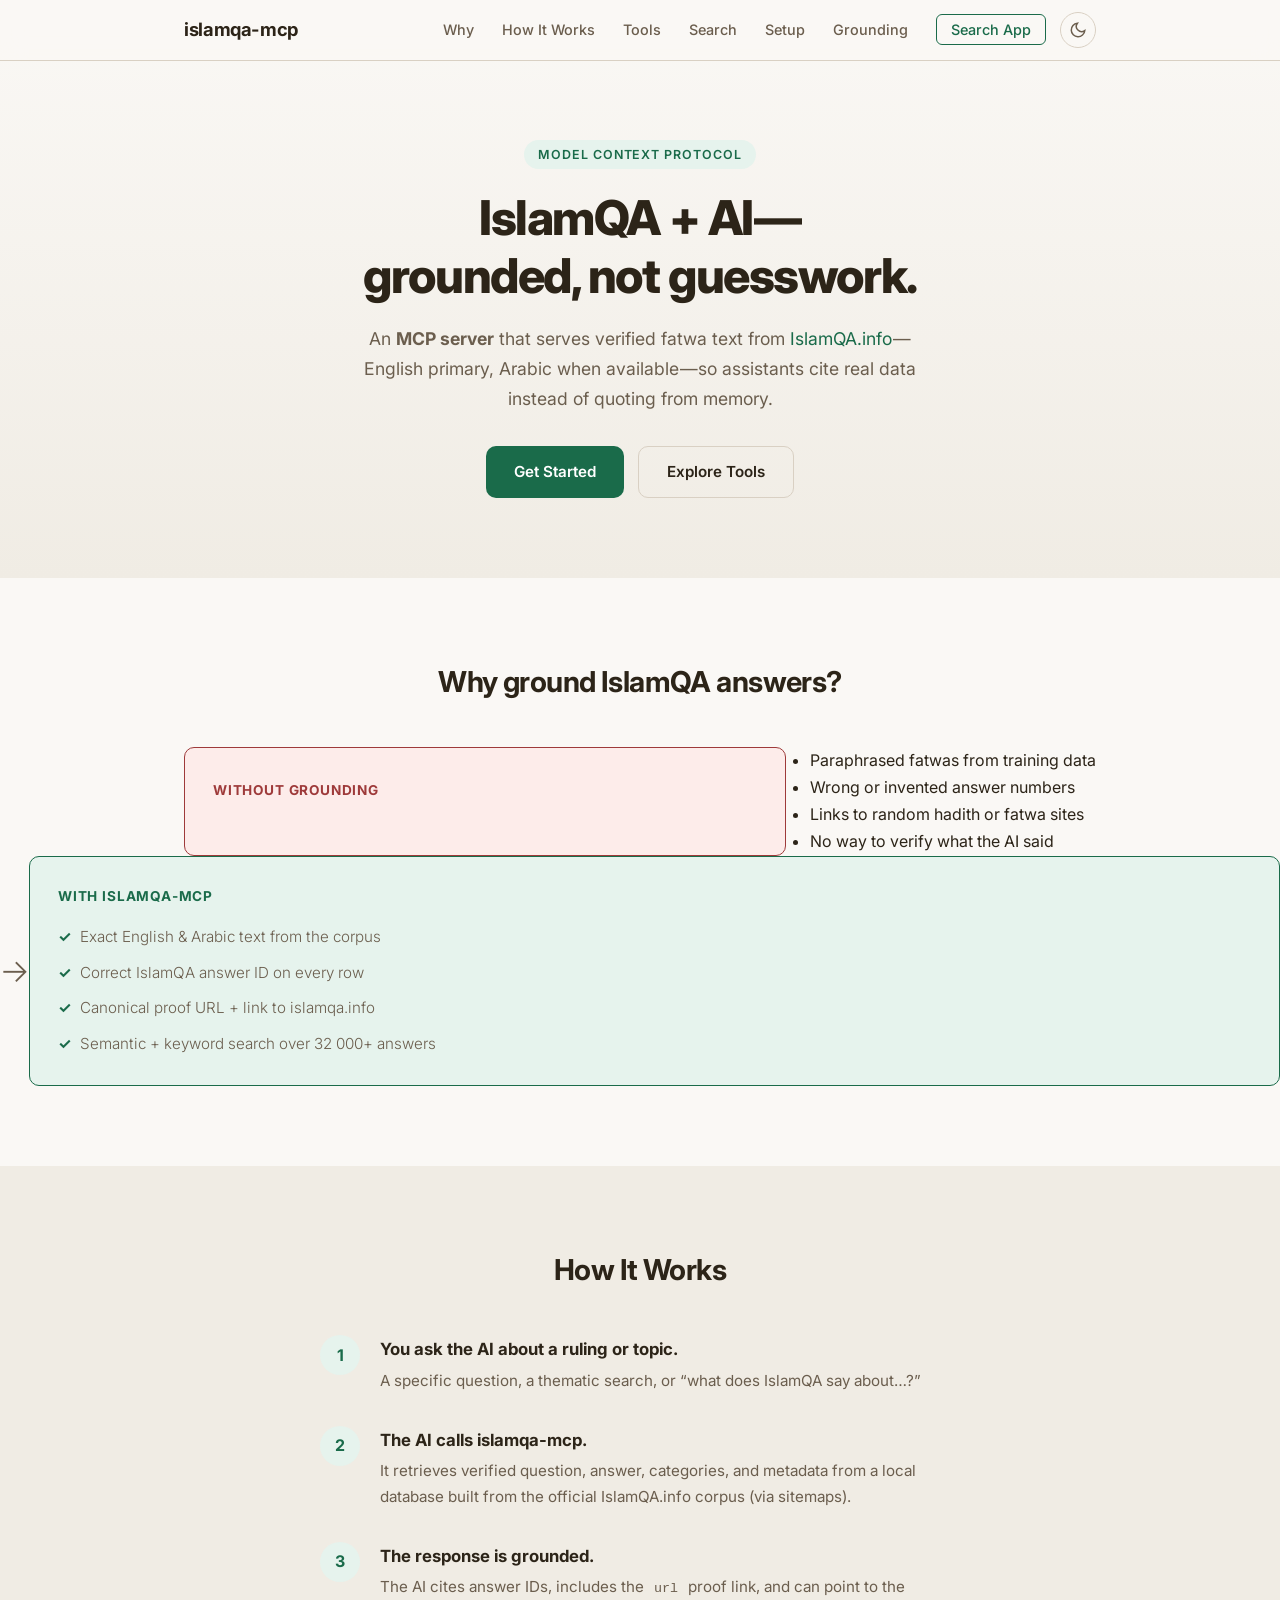
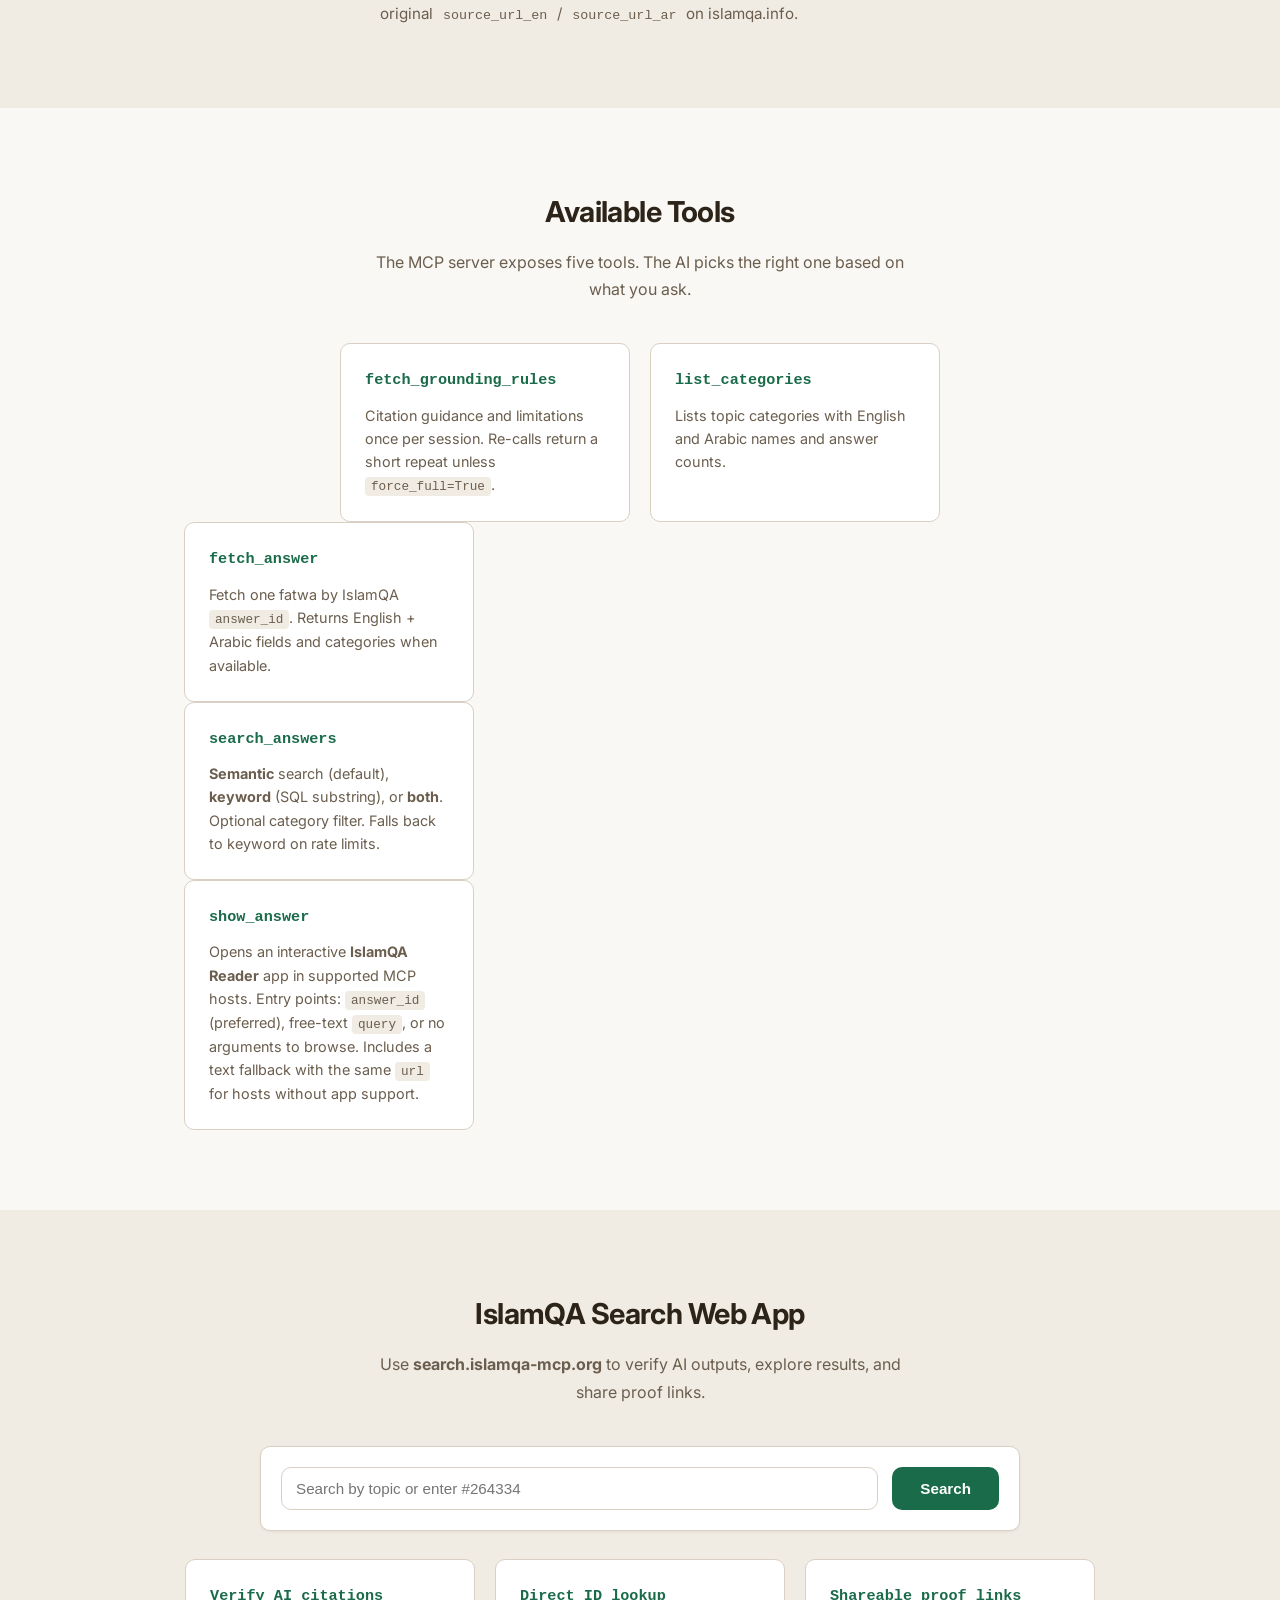
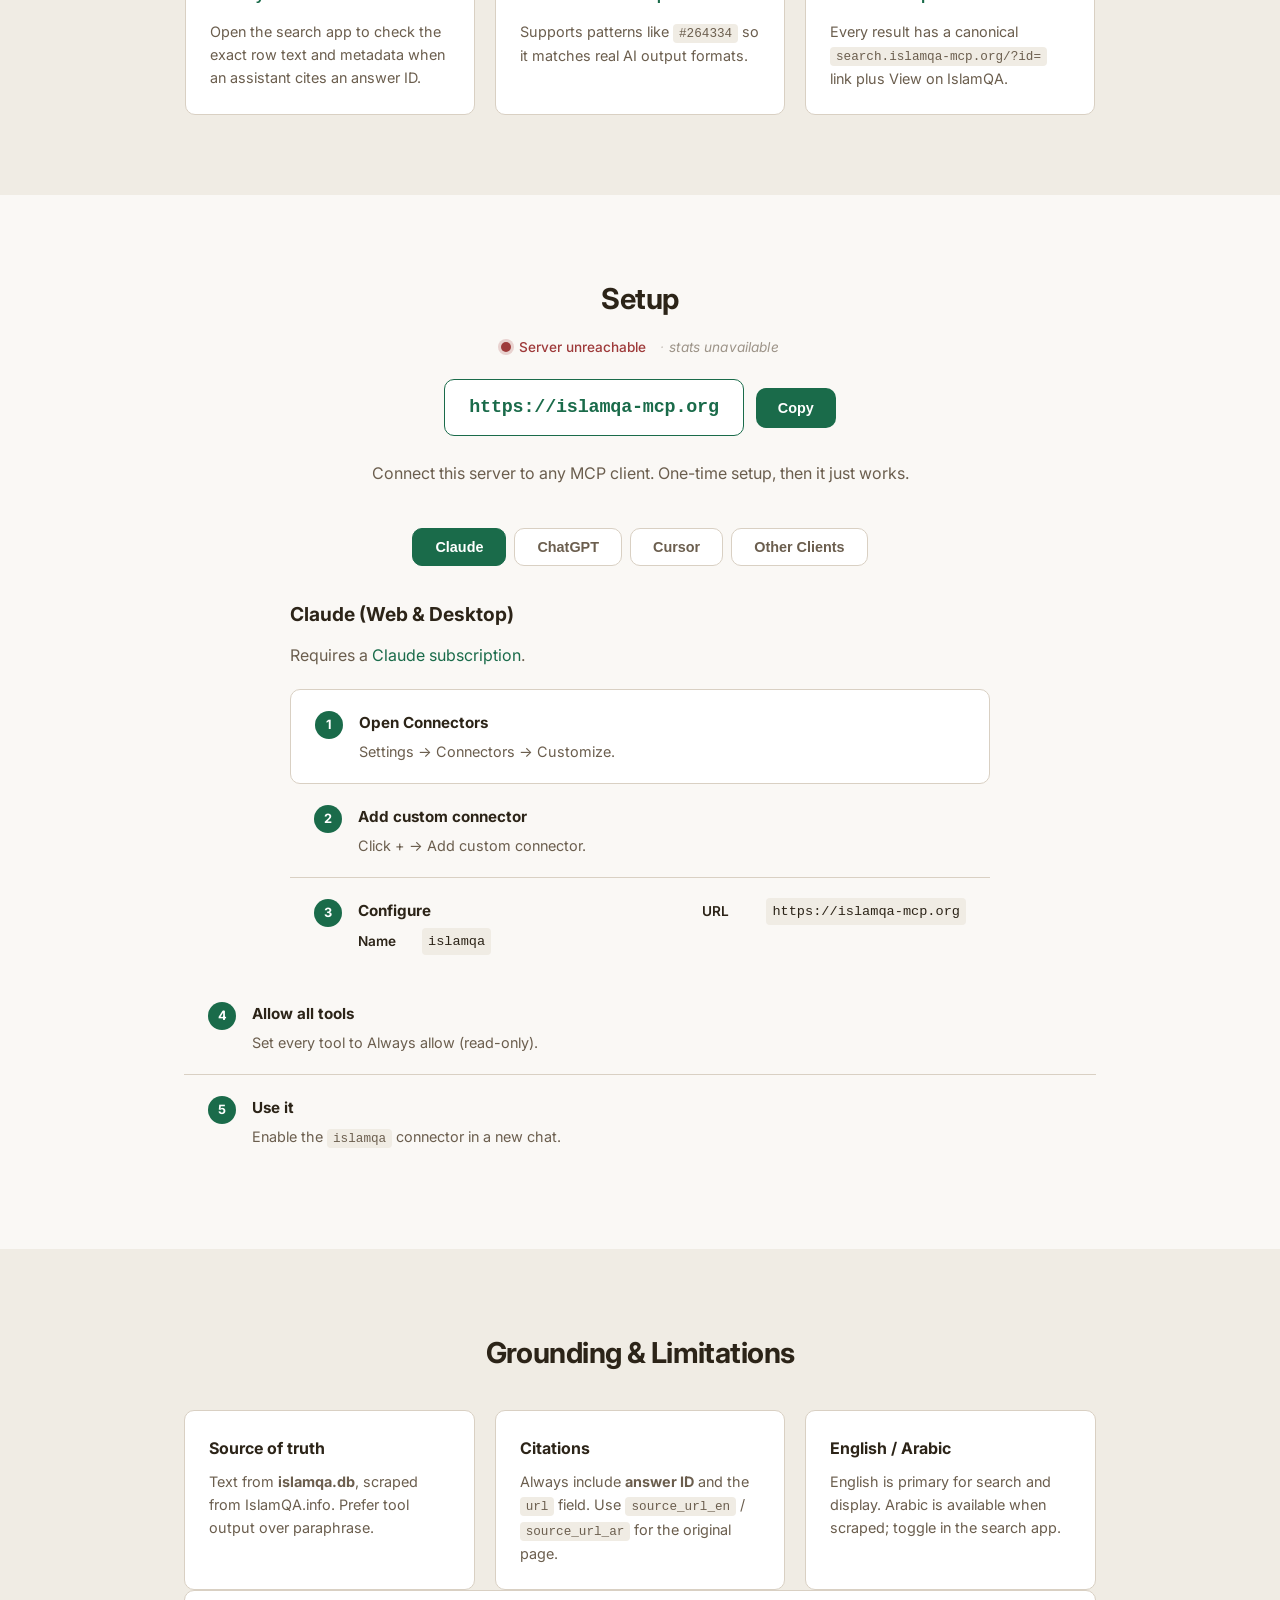
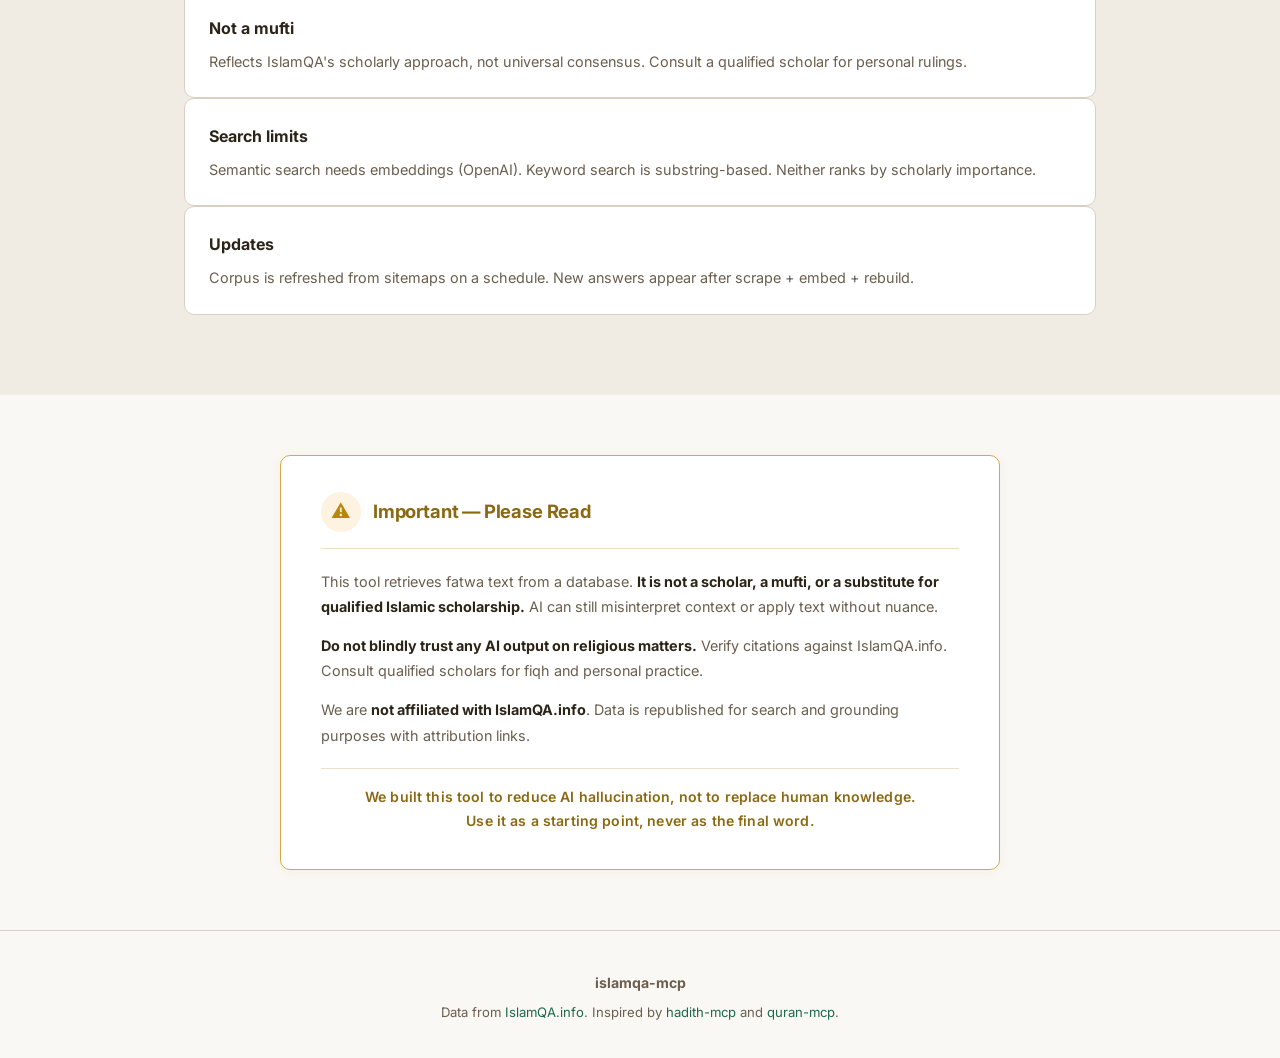
==== commit a13faa98: "Add favicon, logo, and apple-touch-icon to both frontends - site/: favicon.ico, logo.png (full), ico" ====
--- a/site/index.html
+++ b/site/index.html
@@ -10,15 +10,13 @@
   <meta property="og:type" content="website">
   <meta property="og:url" content="https://islamqa-mcp.org/">
   <meta property="og:title" content="islamqa-mcp — Grounded IslamQA for AI">
-  <meta property="og:description" content="Open-source MCP server that gives AI assistants grounded access to 32,000+ IslamQA.info fatwas — English and Arabic text, semantic search, and canonical citation links.">
-  <meta property="og:image" content="https://islamqa-mcp.org/logo.png">
+  <meta property="og:description" content="MCP server for IslamQA.info fatwas with semantic search and citation-safe URLs for AI assistants.">
   <meta property="og:locale" content="en_US">
   <meta property="og:site_name" content="islamqa-mcp">
 
   <meta name="twitter:card" content="summary_large_image">
   <meta name="twitter:title" content="islamqa-mcp — Grounded IslamQA for AI">
-  <meta name="twitter:description" content="Open-source MCP server that gives AI assistants grounded access to 32,000+ IslamQA.info fatwas — English and Arabic text, semantic search, and canonical citation links.">
-  <meta name="twitter:image" content="https://islamqa-mcp.org/logo.png">
+  <meta name="twitter:description" content="Grounded access to 32,000+ IslamQA.info answers for AI assistants.">
 
   <script type="application/ld+json">
   {
@@ -29,29 +27,26 @@
     "url": "https://islamqa-mcp.org/",
     "applicationCategory": "DeveloperApplication",
     "operatingSystem": "Any",
-    "license": "https://www.gnu.org/licenses/gpl-3.0.html",
-    "codeRepository": "https://github.com/ovehbe/islamqa-mcp",
     "isAccessibleForFree": true,
-    "inLanguage": ["en", "ar"],
-    "offers": {
-      "@type": "Offer",
-      "price": "0",
-      "priceCurrency": "USD"
-    }
+    "inLanguage": ["en", "ar"]
   }
   </script>
 
-  <link rel="sitemap" type="application/xml" href="/sitemap.xml">
+  <meta property="og:image" content="https://islamqa-mcp.org/logo.png">
+  <meta name="twitter:image" content="https://islamqa-mcp.org/logo.png">
+
   <link rel="icon" href="/favicon.ico" sizes="any">
   <link rel="icon" href="/logo.png" type="image/png">
   <link rel="apple-touch-icon" href="/logo.png">
+  <link rel="preconnect" href="https://fonts.googleapis.com">
+  <link rel="preconnect" href="https://fonts.gstatic.com" crossorigin>
+  <link href="https://fonts.googleapis.com/css2?family=Inter:wght@400;500;600;700;800&display=swap" rel="stylesheet">
   <link rel="stylesheet" href="style.css">
 </head>
 <body>
 
-<!-- ───────── NAV ───────── -->
 <nav class="top-nav" id="topNav">
-  <div class="nav-inner">
+  <motion class="nav-inner">
     <a href="#" class="nav-brand">islamqa-mcp</a>
     <ul class="nav-links" id="navLinks">
       <li><a href="#why">Why</a></li>
@@ -62,28 +57,14 @@
       <li><a href="#grounding">Grounding</a></li>
       <li><a href="https://search.islamqa-mcp.org" target="_blank" rel="noopener" class="nav-search">Search App</a></li>
     </ul>
-    <button
-      id="themeToggle"
-      class="theme-toggle"
-      type="button"
-      aria-label="Toggle color theme"
-      title="Toggle color theme"
-    >
-      <svg class="icon-sun" viewBox="0 0 24 24" width="18" height="18" fill="none" stroke="currentColor" stroke-width="2" stroke-linecap="round" stroke-linejoin="round" aria-hidden="true">
-        <circle cx="12" cy="12" r="4"/>
-        <path d="M12 2v2M12 20v2M4.93 4.93l1.41 1.41M17.66 17.66l1.41 1.41M2 12h2M20 12h2M4.93 19.07l1.41-1.41M17.66 6.34l1.41-1.41"/>
-      </svg>
-      <svg class="icon-moon" viewBox="0 0 24 24" width="18" height="18" fill="none" stroke="currentColor" stroke-width="2" stroke-linecap="round" stroke-linejoin="round" aria-hidden="true">
-        <path d="M21 12.79A9 9 0 1 1 11.21 3 7 7 0 0 0 21 12.79z"/>
-      </svg>
+    <button id="themeToggle" class="theme-toggle" type="button" aria-label="Toggle color theme" title="Toggle color theme">
+      <svg class="icon-sun" viewBox="0 0 24 24" width="18" height="18" fill="none" stroke="currentColor" stroke-width="2" aria-hidden="true"><circle cx="12" cy="12" r="4"/><path d="M12 2v2M12 20v2M4.93 4.93l1.41 1.41M17.66 17.66l1.41 1.41M2 12h2M20 12h2M4.93 19.07l1.41-1.41M17.66 6.34l1.41-1.41"/></svg>
+      <svg class="icon-moon" viewBox="0 0 24 24" width="18" height="18" fill="none" stroke="currentColor" stroke-width="2" aria-hidden="true"><path d="M21 12.79A9 9 0 1 1 11.21 3 7 7 0 0 0 21 12.79z"/></svg>
     </button>
-    <button class="nav-toggle" id="navToggle" aria-label="Toggle menu">
-      <span></span><span></span><span></span>
-    </button>
+    <button class="nav-toggle" id="navToggle" aria-label="Toggle menu"><span></span><span></span><span></span></button>
   </div>
 </nav>
 
-<!-- ───────── HERO ───────── -->
 <header class="hero">
   <div class="hero-inner">
     <p class="hero-badge">Model Context Protocol</p>
@@ -100,21 +81,20 @@
   </div>
 </header>
 
-<!-- ───────── WHY ───────── -->
 <section id="why" class="section">
   <div class="container">
     <h2 class="section-title">Why ground IslamQA answers?</h2>
-    <div class="comparison">
+    <motion class="comparison">
       <div class="comparison-card bad">
-        <div class="comparison-label">Without grounding</div>
+        <motion class="comparison-label">Without grounding</div>
         <ul>
           <li>Paraphrased fatwas from training data</li>
           <li>Wrong or invented answer numbers</li>
-          <li>Links to random fatwa or hadith sites</li>
+          <li>Links to random hadith or fatwa sites</li>
           <li>No way to verify what the AI said</li>
         </ul>
       </div>
-      <div class="comparison-arrow" aria-hidden="true">→</div>
+      <div class="comparison-arrow" aria-hidden="true">→</motion>
       <div class="comparison-card good">
         <div class="comparison-label">With islamqa-mcp</div>
         <ul>
@@ -128,7 +108,6 @@
   </div>
 </section>
 
-<!-- ───────── HOW IT WORKS ───────── -->
 <section id="how-it-works" class="section section-alt">
   <div class="container">
     <h2 class="section-title">How It Works</h2>
@@ -145,10 +124,8 @@
         <div>
           <strong>The AI calls islamqa-mcp.</strong>
           <p>
-            It retrieves verified text, narrators, and metadata from a normalized
-            database derived from the
-            <a href="https://github.com/AhmedBaset/islamqa.info" target="_blank" rel="noopener">islamqa.info</a>
-            dataset (sourced from <a href="https://islamqa.info/" target="_blank" rel="noopener">islamqa.info</a>).
+            It retrieves verified question, answer, categories, and metadata from a local database
+            built from the official IslamQA.info corpus (via sitemaps).
           </p>
         </div>
       </li>
@@ -160,13 +137,12 @@
             The AI cites answer IDs, includes the <code>url</code> proof link, and can point to the
             original <code>source_url_en</code> / <code>source_url_ar</code> on islamqa.info.
           </p>
-        </div>
+        </motion>
       </li>
     </ol>
   </div>
 </section>
 
-<!-- ───────── TOOLS ───────── -->
 <section id="tools" class="section">
   <div class="container">
     <h2 class="section-title">Available Tools</h2>
@@ -177,41 +153,31 @@
 
       <div class="tool-card">
         <h3>fetch_grounding_rules</h3>
-        <p>
-          Returns citation guidance and limitations once per session.
-          Re-calls get a short repeat unless <code>force_full=True</code>.
-        </p>
-      </div>
-
-      <div class="tool-card">
+        <p>Citation guidance and limitations once per session. Re-calls return a short repeat unless <code>force_full=True</code>.</p>
+      </div>
+
+      <motion class="tool-card">
         <h3>list_categories</h3>
-        <p>
-          Lists topic categories with English and Arabic names and answer counts.
-        </p>
+        <p>Lists topic categories with English and Arabic names and answer counts.</p>
       </div>
 
       <div class="tool-card">
         <h3>fetch_answer</h3>
-        <p>
-          Fetch one fatwa by IslamQA <code>answer_id</code>. Returns English and Arabic
-          question/answer text and categories when available.
-        </p>
+        <p>Fetch one fatwa by IslamQA <code>answer_id</code>. Returns English + Arabic fields and categories when available.</p>
       </div>
 
       <div class="tool-card">
         <h3>search_answers</h3>
-        <p>
-          <strong>Semantic</strong> search (default), <strong>keyword</strong> (SQL substring),
-          or <strong>both</strong>. Optional category filter. Falls back to keyword on rate
-          limits or embedding errors.
-        </p>
+        <p><strong>Semantic</strong> search (default), <strong>keyword</strong> (SQL substring), or <strong>both</strong>. Optional category filter. Falls back to keyword on rate limits.</p>
       </div>
 
       <div class="tool-card">
         <h3>show_answer</h3>
         <p>
-          Opens the <strong>IslamQA Reader</strong> in supported MCP hosts — interactive
-          UI by <code>answer_id</code> or <code>query</code>, with text fallback elsewhere.
+          Opens an interactive <strong>IslamQA Reader</strong> app in supported MCP hosts.
+          Entry points: <code>answer_id</code> (preferred), free-text <code>query</code>, or
+          no arguments to browse. Includes a text fallback with the same <code>url</code>
+          for hosts without app support.
         </p>
       </div>
 
@@ -219,216 +185,98 @@
   </div>
 </section>
 
-<!-- ───────── SEARCH SITE ───────── -->
 <section id="search-site" class="section section-alt">
   <div class="container">
     <h2 class="section-title">IslamQA Search Web App</h2>
     <p class="section-desc">
-      Use <strong>search.islamqa-mcp.org</strong> to verify AI outputs quickly, explore results directly,
-      and share links to exact answer rows.
+      Use <strong>search.islamqa-mcp.org</strong> to verify AI outputs, explore results, and share proof links.
     </p>
     <div class="search-site-cta-card">
       <div class="search-site-cta">
-        <input
-          id="searchSiteQuery"
-          class="search-site-input"
-          type="search"
-          placeholder="Search by topic or enter #ID / answer ID"
-          aria-label="Search query for IslamQA search app"
-        />
+        <input id="searchSiteQuery" class="search-site-input" type="search" placeholder="Search by topic or enter #264334" aria-label="Search query">
         <button id="searchSiteSubmit" type="button" class="btn btn-primary">Search</button>
       </div>
     </div>
     <div class="tool-grid">
       <div class="tool-card">
-        <h3>Verify AI citations quickly</h3>
-        <p>
-          If an assistant returns a answer ID, you can open the search app and check the
-          exact row text with answer ID metadata in one place.
-        </p>
+        <h3>Verify AI citations</h3>
+        <p>Open the search app to check the exact row text and metadata when an assistant cites an answer ID.</p>
       </div>
       <div class="tool-card">
         <h3>Direct ID lookup</h3>
-        <p>
-          Supports global DB ids like <code>#264334</code> and collection patterns like
-          <code>#264334</code>, so it matches real AI output formats.
-        </p>
+        <p>Supports patterns like <code>#264334</code> so it matches real AI output formats.</p>
       </div>
       <div class="tool-card">
         <h3>Shareable proof links</h3>
-        <p>
-          Every result can be shared via direct links, helping teams and users verify what an AI
-          claimed without repeating a full search.
-        </p>
-      </div>
-    </div>
-  </div>
-</section>
-
-<!-- ───────── SETUP ───────── -->
+        <p>Every result has a canonical <code>search.islamqa-mcp.org/?id=</code> link plus View on IslamQA.</p>
+      </div>
+    </div>
+  </div>
+</section>
+
 <section id="setup" class="section">
   <div class="container">
     <h2 class="section-title">Setup</h2>
     <div class="server-status" id="serverStatus">
       <span class="status-dot" id="statusDot"></span>
       <span class="status-label" id="statusLabel">Checking server…</span>
-      <span class="usage-stats-chips usage-stats-pending" id="usageStatsChips" aria-live="polite">
-        <!-- usage-stats v2: confirm this comment is in View Source after deploy -->
+      <span class="usage-stats-chips" id="usageStatsChips" aria-live="polite">
         <span class="usage-stat-sep" aria-hidden="true">·</span>
-        <span class="usage-stat-pending" title="Loading usage counters">…</span>
+        <span>…</span>
       </span>
     </div>
     <div class="server-url-box">
       <code class="server-url-value">https://islamqa-mcp.org</code>
-      <button class="copy-url-btn" aria-label="Copy URL">Copy</button>
-    </div>
-    <p class="section-desc">
-      Connect this server to any AI client that supports MCP. One-time setup, then it just works.
-    </p>
+      <button class="copy-url-btn" type="button">Copy</button>
+    </div>
+    <p class="section-desc">Connect this server to any MCP client. One-time setup, then it just works.</p>
 
     <div class="setup-tabs" role="tablist">
       <button class="tab active" role="tab" aria-selected="true" data-tab="claude">Claude</button>
-      <button class="tab" role="tab" aria-selected="false" data-tab="chatgpt">ChatGPT</button>
-      <button class="tab" role="tab" aria-selected="false" data-tab="cursor">Cursor</button>
-      <button class="tab" role="tab" aria-selected="false" data-tab="other">Other Clients</button>
-    </div>
-
-    <!-- Claude -->
+      <button class="tab" role="tab" data-tab="chatgpt">ChatGPT</button>
+      <button class="tab" role="tab" data-tab="cursor">Cursor</button>
+      <button class="tab" role="tab" data-tab="other">Other Clients</button>
+    </div>
+
     <div class="tab-panel active" id="panel-claude">
       <h3>Claude (Web &amp; Desktop)</h3>
-      <p>Requires a <a href="https://claude.ai/" target="_blank" rel="noopener">Claude subscription</a> (Pro, Team, or Enterprise).</p>
-
+      <p>Requires a <a href="https://claude.ai/" target="_blank" rel="noopener">Claude subscription</a>.</p>
+      <div class="setup-steps-list">
+        <motion class="setup-step"><span class="setup-step-num">1</span><div class="setup-step-body"><strong>Open Connectors</strong><p>Settings → Connectors → Customize.</p></div></div>
+        <div class="setup-step"><span class="setup-step-num">2</span><motion class="setup-step-body"><strong>Add custom connector</strong><p>Click + → Add custom connector.</p></div></motion>
+        <div class="setup-step"><span class="setup-step-num">3</span><div class="setup-step-body"><strong>Configure</strong><motion class="field-row"><span class="field-label">Name</span> <code>islamqa</code></div><div class="field-row"><span class="field-label">URL</span> <code>https://islamqa-mcp.org</code></div></div></div>
+        <div class="setup-step"><span class="setup-step-num">4</span><div class="setup-step-body"><strong>Allow all tools</strong><p>Set every tool to Always allow (read-only).</p></div></div>
+        <motion class="setup-step"><span class="setup-step-num">5</span><motion class="setup-step-body"><strong>Use it</strong><p>Enable the <code>islamqa</code> connector in a new chat.</p></div></motion>
+      </div>
+    </div>
+
+    <div class="tab-panel" id="panel-chatgpt">
+      <h3>ChatGPT</h3>
+      <div class="setup-steps-list">
+        <div class="setup-step"><span class="setup-step-num">1</span><div class="setup-step-body"><strong>Settings → Apps → Advanced</strong></motion></motion>
+        <div class="setup-step"><span class="setup-step-num">2</span><div class="setup-step-body"><strong>Enable Developer mode</strong></div></div>
+        <div class="setup-step"><span class="setup-step-num">3</span><div class="setup-step-body"><strong>Create app</strong><div class="field-row"><span class="field-label">Name</span> <code>islamqa</code></motion><div class="field-row"><span class="field-label">URL</span> <code>https://islamqa-mcp.org</code></div></div></div>
+        <div class="setup-step"><span class="setup-step-num">4</span><div class="setup-step-body"><strong>Use</strong><p>Invoke with <code>@islamqa</code> in chat.</p></div></div>
+      </div>
+    </div>
+
+    <motion class="tab-panel" id="panel-cursor">
+      <h3>Cursor</h3>
+      <div class="setup-steps-list">
+        <div class="setup-step"><span class="setup-step-num">1</span><div class="setup-step-body"><strong>MCP settings</strong><p>Settings → MCP → Add new MCP server.</p></div></div>
+        <div class="setup-step"><span class="setup-step-num">2</span><div class="setup-step-body"><div class="field-row"><span class="field-label">Type</span> <code>streamable-http</code></div><motion class="field-row"><span class="field-label">URL</span> <code>https://islamqa-mcp.org</code></div></motion></div>
+      </div>
+    </div>
+
+    <div class="tab-panel" id="panel-other">
+      <h3>Other MCP Clients</h3>
       <div class="setup-steps-list">
         <div class="setup-step">
           <span class="setup-step-num">1</span>
           <div class="setup-step-body">
-            <strong>Open Connectors</strong>
-            <p>Go to <strong>Settings</strong> → <strong>Connectors</strong> → <strong>Customize</strong> panel.</p>
-          </div>
-        </div>
-        <div class="setup-step">
-          <span class="setup-step-num">2</span>
-          <div class="setup-step-body">
-            <strong>Add custom connector</strong>
-            <p>Click the <strong>+</strong> button, then select <strong>Add custom connector</strong>.</p>
-          </div>
-        </div>
-        <div class="setup-step">
-          <span class="setup-step-num">3</span>
-          <div class="setup-step-body">
-            <strong>Configure</strong>
-            <div class="field-row"><span class="field-label">Name</span> <code>islamqa</code></div>
-            <div class="field-row"><span class="field-label">URL</span> <code>https://islamqa-mcp.org</code></div>
-          </div>
-        </div>
-        <div class="setup-step">
-          <span class="setup-step-num">4</span>
-          <div class="setup-step-body">
-            <strong>Allow all tools</strong>
-            <p>Open the connector and set every tool to <strong>Always allow</strong>. They're all read-only.</p>
-          </div>
-        </div>
-        <div class="setup-step">
-          <span class="setup-step-num">5</span>
-          <div class="setup-step-body">
-            <strong>Use it</strong>
-            <p>Open a new chat, enable the <code>islamqa</code> connector, and ask your question. Look for tool-call indicators in the response.</p>
-          </div>
-        </div>
-      </div>
-    </div>
-
-    <!-- ChatGPT -->
-    <div class="tab-panel" id="panel-chatgpt">
-      <h3>ChatGPT (Web, Desktop &amp; Mobile)</h3>
-      <p>Requires a <a href="https://chatgpt.com/" target="_blank" rel="noopener">ChatGPT subscription</a>. Set up on Web or Desktop once and it syncs to Mobile.</p>
-
-      <div class="setup-steps-list">
-        <div class="setup-step">
-          <span class="setup-step-num">1</span>
-          <div class="setup-step-body">
-            <strong>Open app settings</strong>
-            <p>Go to <strong>Settings</strong> → <strong>Apps</strong> → <strong>Advanced</strong> at the bottom.</p>
-          </div>
-        </div>
-        <div class="setup-step">
-          <span class="setup-step-num">2</span>
-          <div class="setup-step-body">
-            <strong>Enable developer mode</strong>
-            <p>Turn on <strong>Developer mode</strong>. A <strong>Create app</strong> button appears in the top-right.</p>
-          </div>
-        </div>
-        <div class="setup-step">
-          <span class="setup-step-num">3</span>
-          <div class="setup-step-body">
-            <strong>Create the app</strong>
-            <div class="field-row"><span class="field-label">Name</span> <code>islamqa</code></div>
-            <div class="field-row"><span class="field-label">URL</span> <code>https://islamqa-mcp.org</code></div>
-            <div class="field-row"><span class="field-label">Auth</span> <code>none</code></div>
-          </div>
-        </div>
-        <div class="setup-step">
-          <span class="setup-step-num">4</span>
-          <div class="setup-step-body">
-            <strong>Use it</strong>
-            <p>Invoke with <code>@islamqa</code> in any chat. Look for <strong>Called tool</strong> indicators in the response.</p>
-          </div>
-        </div>
-      </div>
-    </div>
-
-    <!-- Cursor -->
-    <div class="tab-panel" id="panel-cursor">
-      <h3>Cursor</h3>
-      <p>Add the remote MCP server in Cursor's settings.</p>
-
-      <div class="setup-steps-list">
-        <div class="setup-step">
-          <span class="setup-step-num">1</span>
-          <div class="setup-step-body">
-            <strong>Open MCP settings</strong>
-            <p>Go to <strong>Settings</strong> → <strong>MCP</strong> → <strong>Add new MCP server</strong>.</p>
-          </div>
-        </div>
-        <div class="setup-step">
-          <span class="setup-step-num">2</span>
-          <div class="setup-step-body">
-            <strong>Configure</strong>
-            <div class="field-row"><span class="field-label">Type</span> <code>streamable-http</code></div>
-            <div class="field-row"><span class="field-label">URL</span> <code>https://islamqa-mcp.org</code></div>
-          </div>
-        </div>
-        <div class="setup-step">
-          <span class="setup-step-num">3</span>
-          <div class="setup-step-body">
-            <strong>Use it</strong>
-            <p>The hadith tools are now available. Ask about rulings and the agent will call the server automatically.</p>
-          </div>
-        </div>
-      </div>
-    </div>
-
-    <!-- Other Clients -->
-    <div class="tab-panel" id="panel-other">
-      <h3>Other MCP Clients</h3>
-      <p>Any MCP-compatible client can connect. Use the server name <code>islamqa</code>, point it at the URL, and keep transport on <code>streamable-http</code>.</p>
-
-      <div class="setup-steps-list">
-        <div class="setup-step">
-          <span class="setup-step-num">1</span>
-          <div class="setup-step-body">
-            <strong>At a glance</strong>
-            <div class="field-row"><span class="field-label">Name</span> <code>islamqa</code></div>
-            <div class="field-row"><span class="field-label">URL</span> <code>https://islamqa-mcp.org</code></div>
-            <div class="field-row"><span class="field-label">Transport</span> <code>streamable-http</code></div>
-          </div>
-        </div>
-        <div class="setup-step">
-          <span class="setup-step-num">2</span>
-          <div class="setup-step-body">
             <strong>JSON connection object</strong>
             <div class="code-block">
-              <button class="copy-btn" aria-label="Copy">Copy</button>
+              <button class="copy-btn" type="button">Copy</button>
               <pre><code>{
   "name": "islamqa",
   "url": "https://islamqa-mcp.org",
@@ -438,12 +286,11 @@
           </div>
         </div>
         <div class="setup-step">
-          <span class="setup-step-num">3</span>
+          <span class="setup-step-num">2</span>
           <div class="setup-step-body">
-            <strong>Claude Desktop config file</strong>
-            <p>Add to <code>claude_desktop_config.json</code>:</p>
-            <div class="code-block">
-              <button class="copy-btn" aria-label="Copy">Copy</button>
+            <strong>Claude Desktop config</strong>
+            <motion class="code-block">
+              <button class="copy-btn" type="button">Copy</button>
               <pre><code>{
   "mcpServers": {
     "islamqa": {
@@ -457,62 +304,23 @@
         </div>
       </div>
     </div>
-
-  </div>
-</section>
-
-<!-- ───────── GROUNDING ───────── -->
+  </div>
+</section>
+
 <section id="grounding" class="section section-alt">
   <div class="container">
     <h2 class="section-title">Grounding &amp; Limitations</h2>
     <div class="grounding-grid">
-      <div class="grounding-item">
-        <h4>Source of truth</h4>
-        <p>
-          All text comes from <strong>islamqa.db</strong>, scraped from IslamQA.info. Prefer tool output
-          over model paraphrase.
-        </p>
-      </div>
-      <div class="grounding-item">
-        <h4>Citations</h4>
-        <p>
-          Always cite with <strong>answer ID</strong> and the <code>url</code> field. Use
-          <code>source_url_en</code> / <code>source_url_ar</code> for the original page.
-        </p>
-      </div>
-      <div class="grounding-item">
-        <h4>English / Arabic</h4>
-        <p>
-          English is primary for search and display. Arabic is available when scraped; toggle in the
-          search app.
-        </p>
-      </div>
-      <div class="grounding-item">
-        <h4>Not a mufti</h4>
-        <p>
-          Reflects IslamQA's scholarly approach, not universal consensus. Consult a qualified scholar
-          for personal rulings.
-        </p>
-      </div>
-      <div class="grounding-item">
-        <h4>Search limits</h4>
-        <p>
-          Semantic search uses OpenAI embeddings. Keyword search is SQL substring. Neither ranks by
-          scholarly importance.
-        </p>
-      </div>
-      <div class="grounding-item">
-        <h4>Updates</h4>
-        <p>
-          Corpus is refreshed from sitemaps on a schedule. New answers appear after scrape + embed +
-          rebuild.
-        </p>
-      </div>
-    </div>
-  </div>
-</section>
-
-<!-- ───────── DISCLAIMER ───────── -->
+      <div class="grounding-item"><h4>Source of truth</h4><p>Text from <strong>islamqa.db</strong>, scraped from IslamQA.info. Prefer tool output over paraphrase.</p></div>
+      <div class="grounding-item"><h4>Citations</h4><p>Always include <strong>answer ID</strong> and the <code>url</code> field. Use <code>source_url_en</code> / <code>source_url_ar</code> for the original page.</p></div>
+      <motion class="grounding-item"><h4>English / Arabic</h4><p>English is primary for search and display. Arabic is available when scraped; toggle in the search app.</p></div>
+      <div class="grounding-item"><h4>Not a mufti</h4><p>Reflects IslamQA's scholarly approach, not universal consensus. Consult a qualified scholar for personal rulings.</p></div>
+      <div class="grounding-item"><h4>Search limits</h4><p>Semantic search needs embeddings (OpenAI). Keyword search is substring-based. Neither ranks by scholarly importance.</p></div>
+      <div class="grounding-item"><h4>Updates</h4><p>Corpus is refreshed from sitemaps on a schedule. New answers appear after scrape + embed + rebuild.</p></motion>
+    </div>
+  </div>
+</section>
+
 <section class="disclaimer" id="disclaimer">
   <div class="container">
     <div class="disclaimer-card">
@@ -521,21 +329,10 @@
         <h2>Important — Please Read</h2>
       </div>
       <div class="disclaimer-body">
-        <p>
-          This tool retrieves fatwa text from a database. <strong>It is not a scholar, a mufti, or a
-          substitute for qualified Islamic scholarship.</strong> AI can still misinterpret context,
-          misapply text, or present text without the nuance that trained scholars provide.
-        </p>
-        <p>
-          <strong>Do not blindly trust any AI output on religious matters</strong> — whether from this
-          tool or any other. Always verify citations against IslamQA.info.
-          Consult qualified scholars for matters of fiqh, aqeedah, and religious practice.
-        </p>
-        <p>
-          We are <strong>not affiliated with IslamQA.info</strong>. Data is republished for search and
-          grounding purposes with attribution links.
-        </p>
-        </div>
+        <p>This tool retrieves fatwa text from a database. <strong>It is not a scholar, a mufti, or a substitute for qualified Islamic scholarship.</strong> AI can still misinterpret context or apply text without nuance.</p>
+        <p><strong>Do not blindly trust any AI output on religious matters.</strong> Verify citations against IslamQA.info. Consult qualified scholars for fiqh and personal practice.</p>
+        <p>We are <strong>not affiliated with IslamQA.info</strong>. Data is republished for search and grounding purposes with attribution links.</p>
+      </div>
       <div class="disclaimer-footer">
         We built this tool to reduce AI hallucination, not to replace human knowledge.<br>
         Use it as a starting point, never as the final word.
@@ -544,15 +341,10 @@
   </div>
 </section>
 
-<!-- ───────── FOOTER ───────── -->
 <footer class="site-footer">
   <div class="container">
     <div class="footer-inner">
-      <p>
-        <strong>islamqa-mcp</strong> &middot;
-        <a href="https://github.com/ovehbe/islamqa-mcp" target="_blank" rel="noopener">GitHub</a> &middot;
-        GPL-3.0
-      </p>
+      <p><strong>islamqa-mcp</strong></p>
       <p class="footer-credit">
         Data from <a href="https://islamqa.info" target="_blank" rel="noopener">IslamQA.info</a>.<br class="footer-credit-mobile-break" aria-hidden="true" />
         Inspired by <a href="https://github.com/ovehbe/hadith-mcp" target="_blank" rel="noopener">hadith-mcp</a>
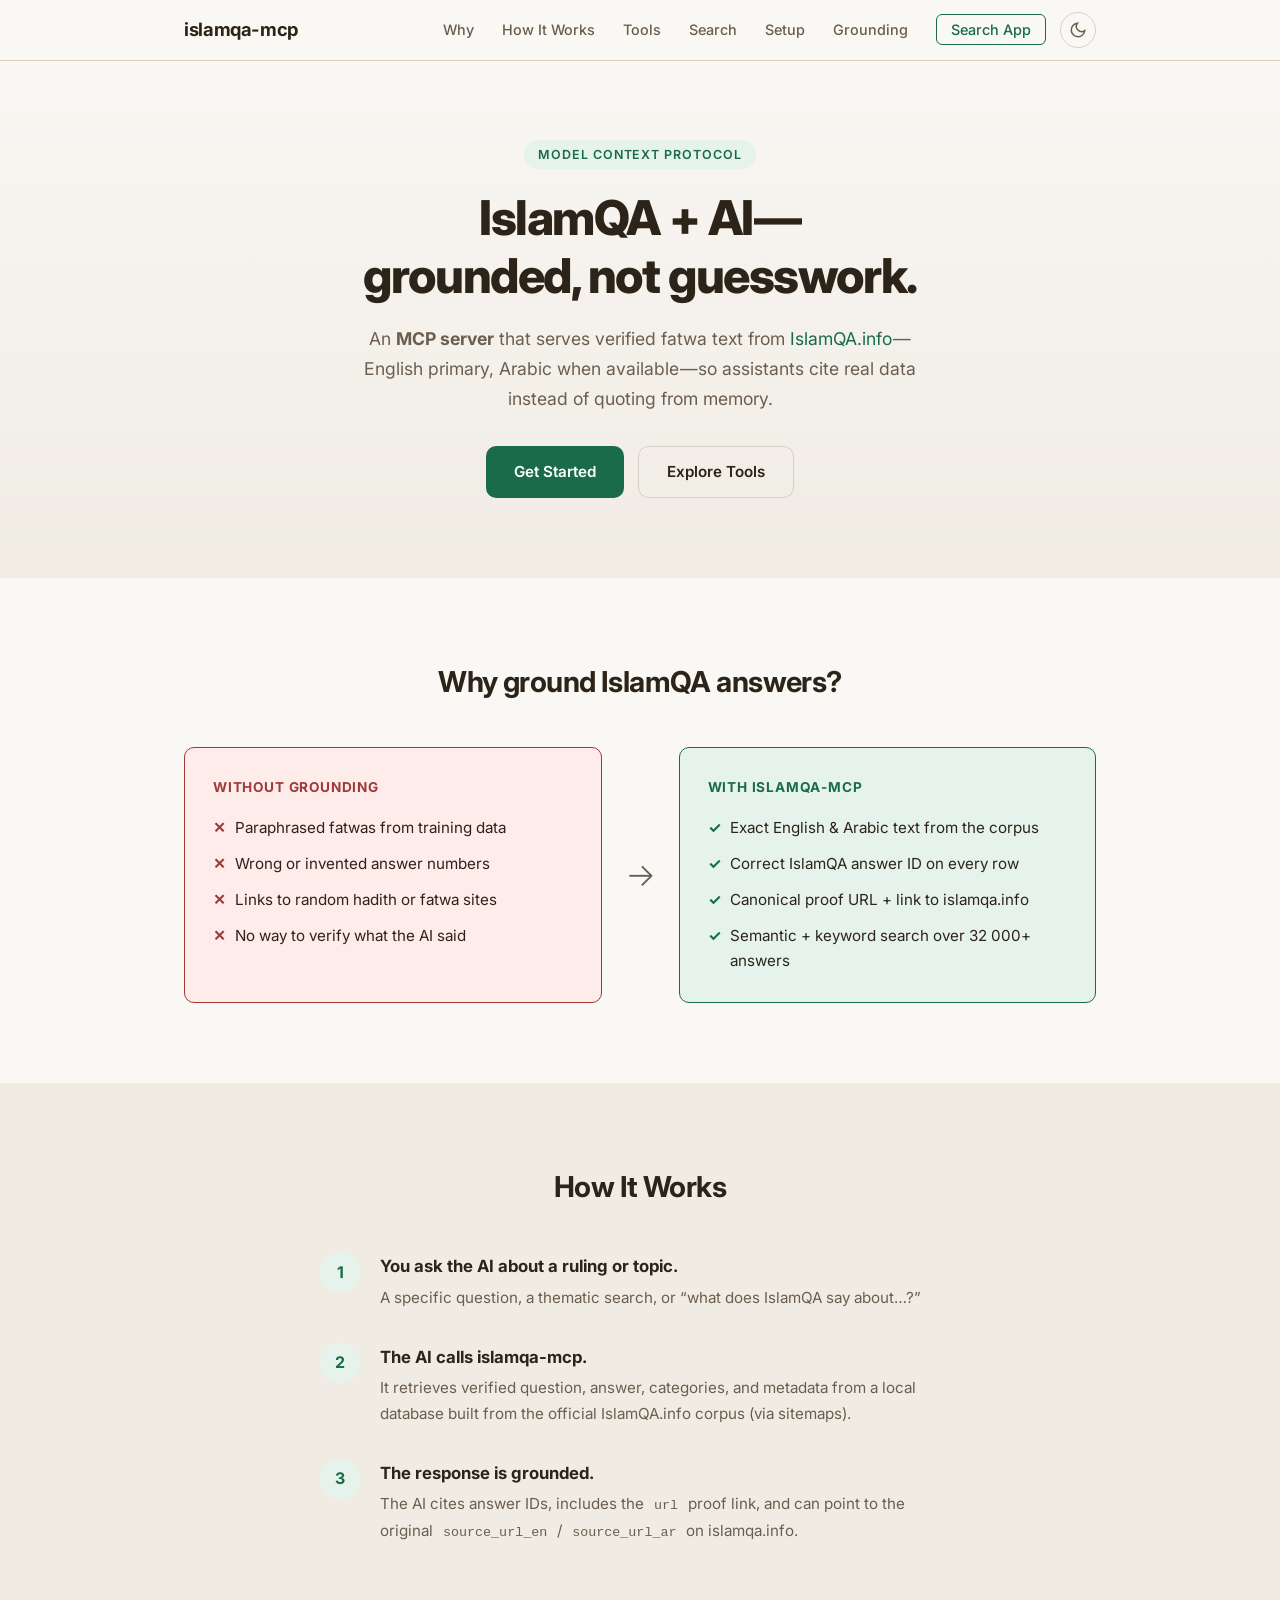
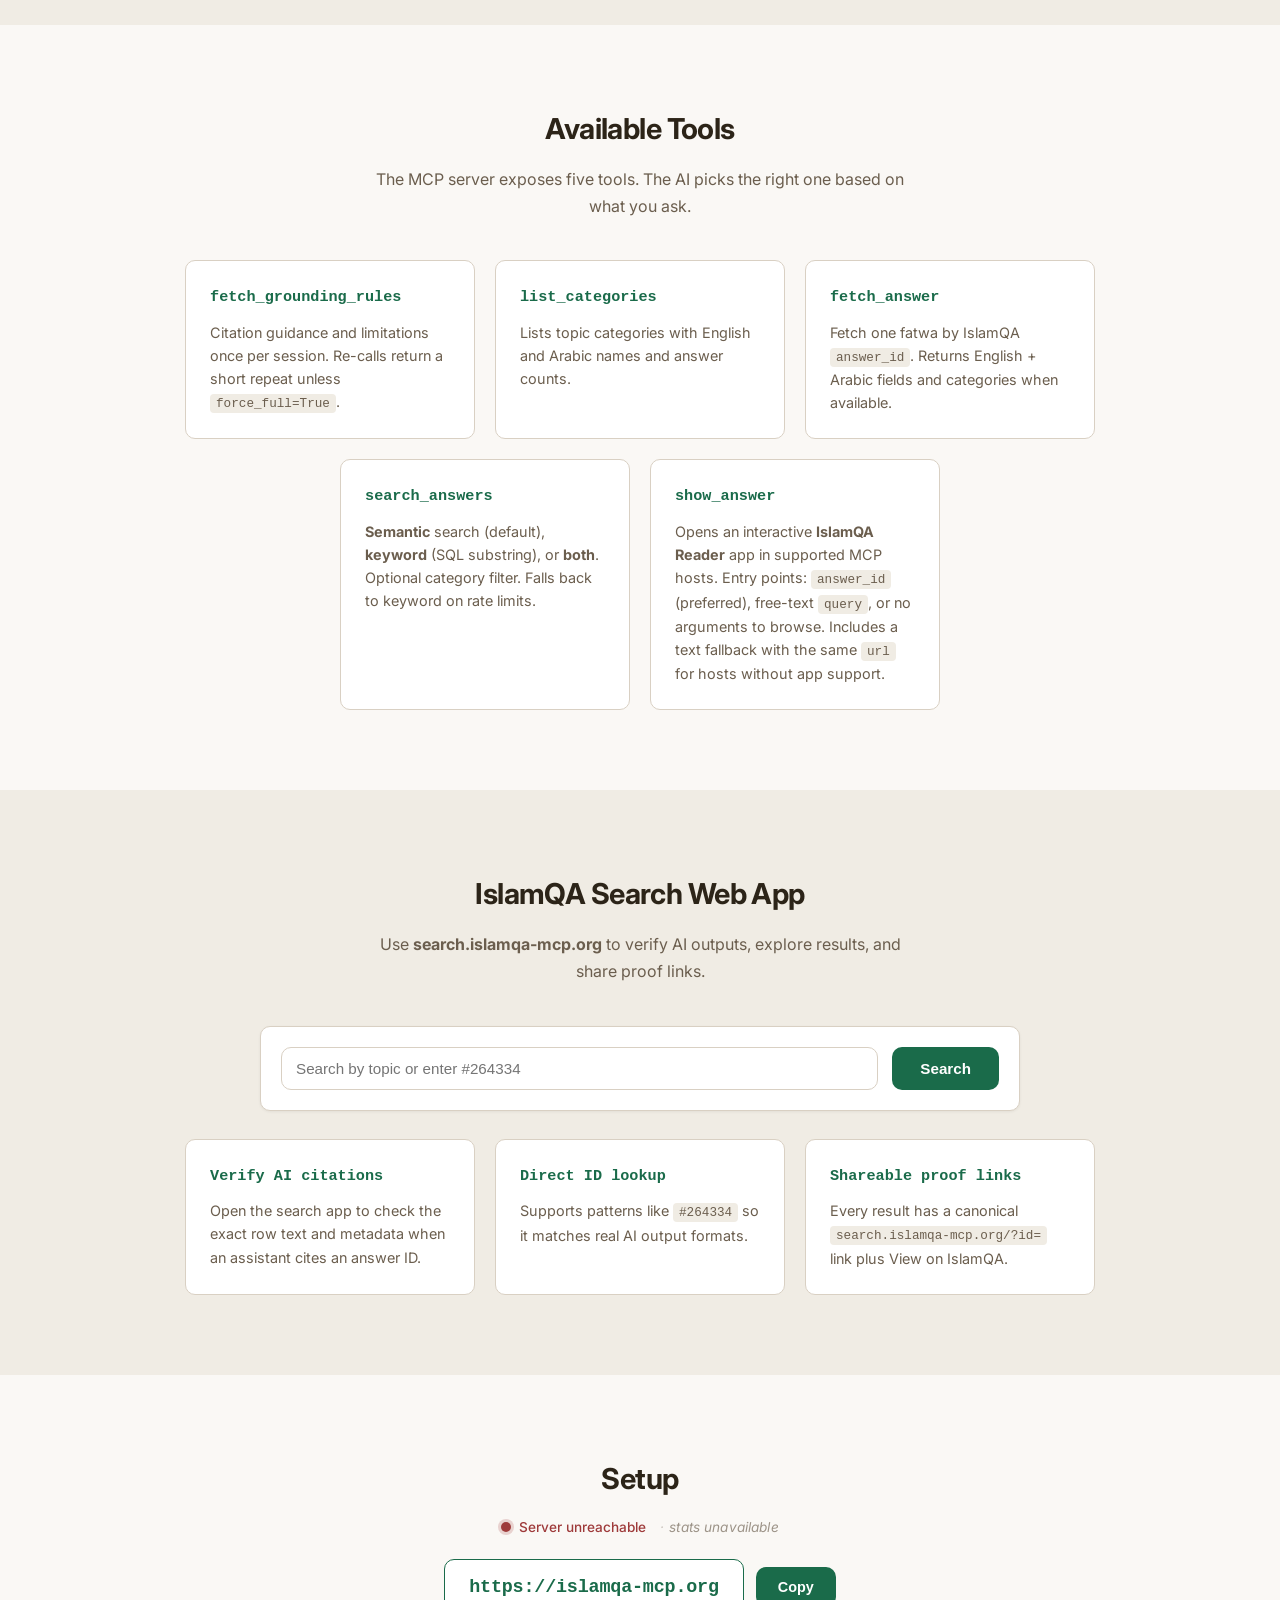
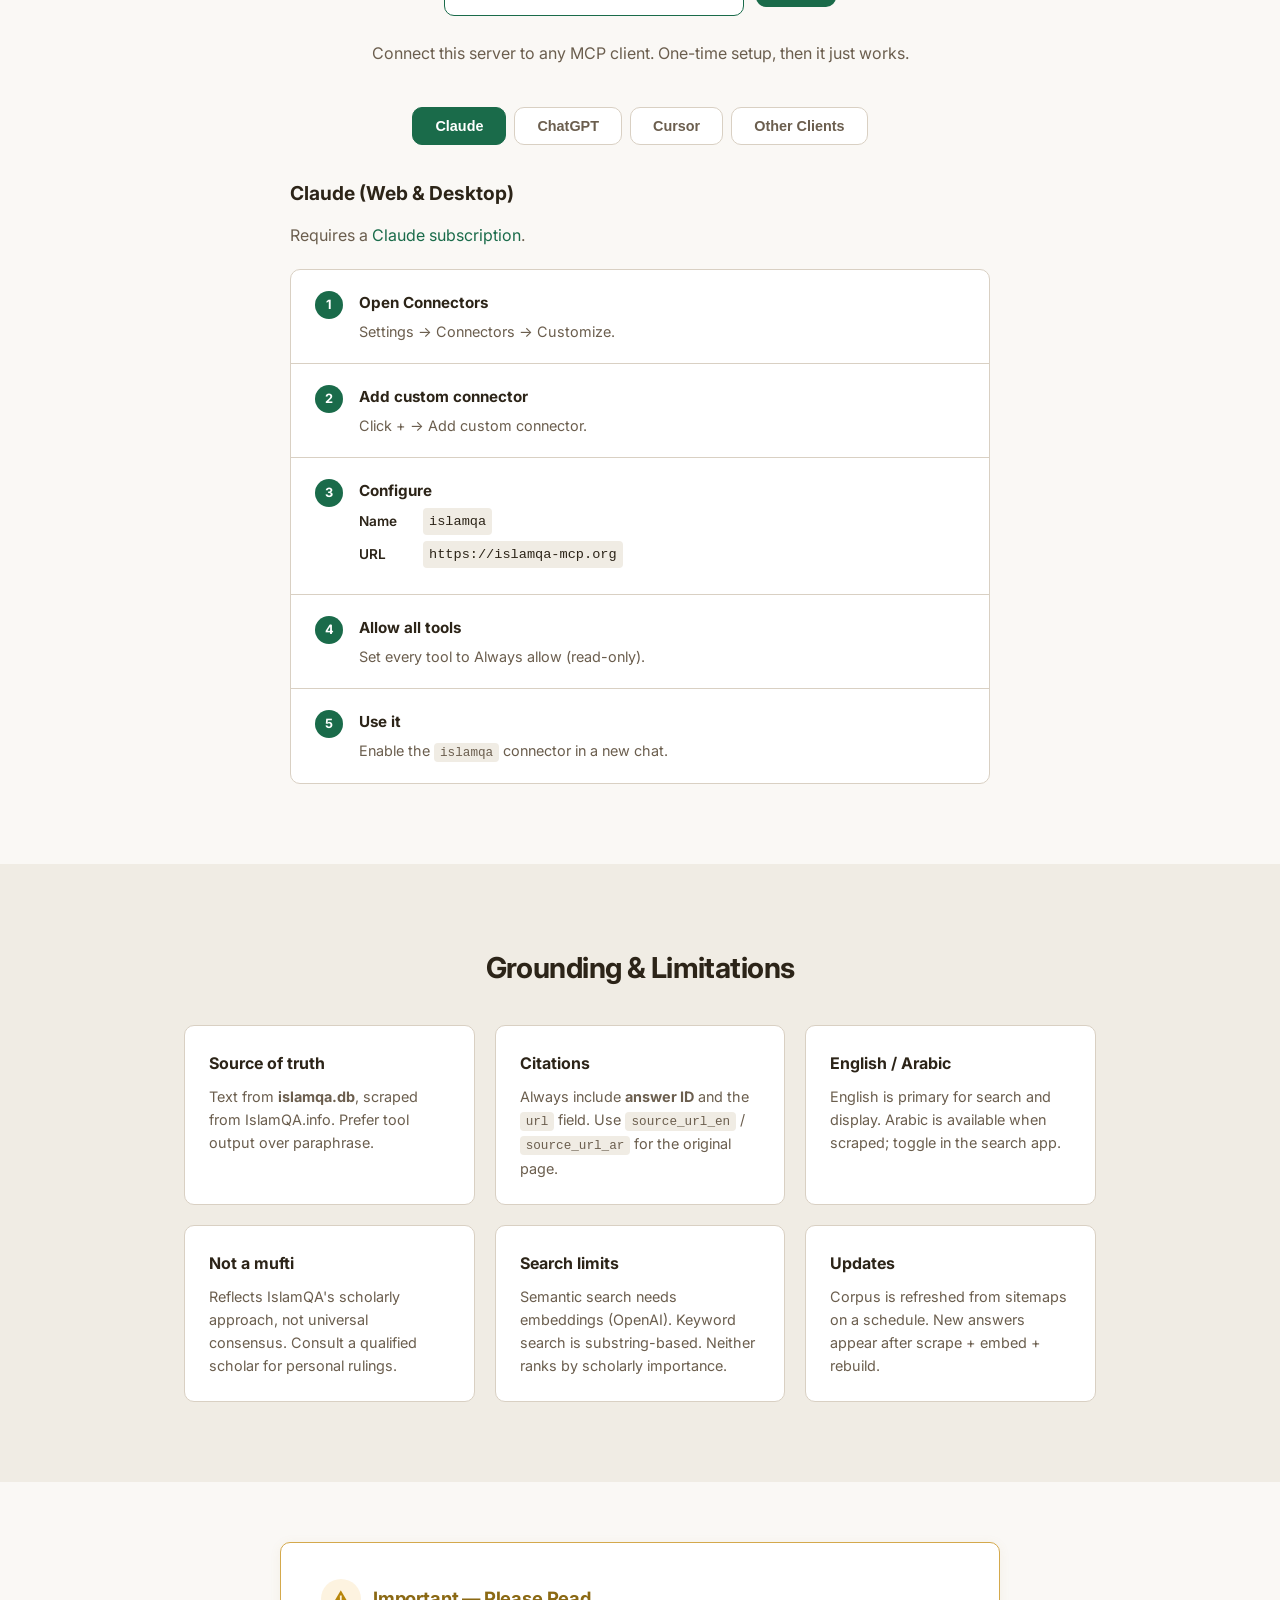
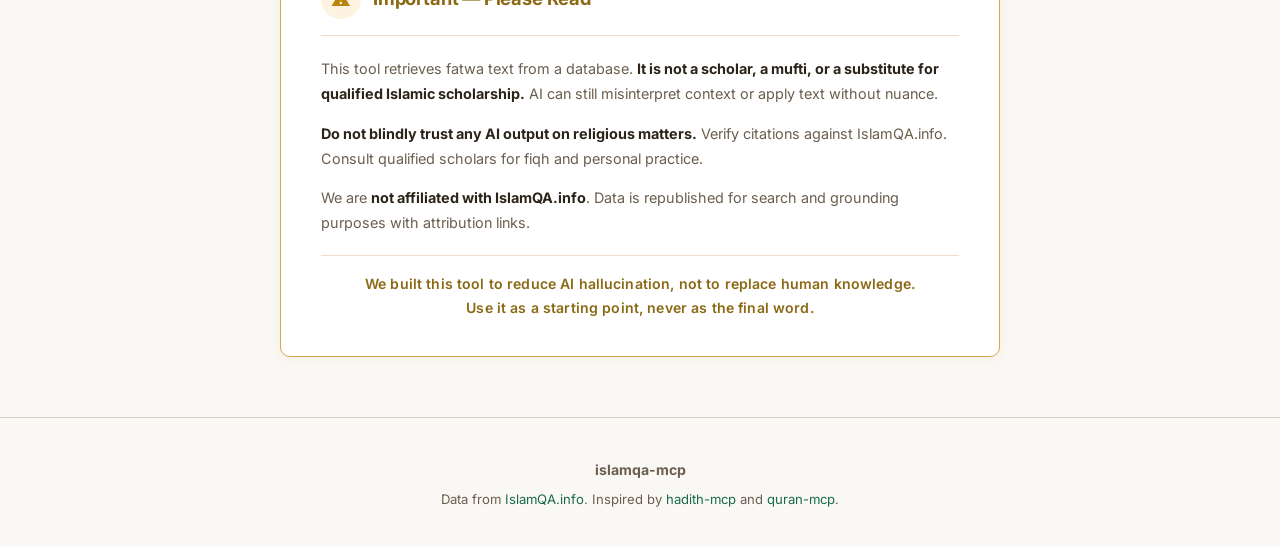
==== commit e5084380: "Fix landing page: replace all broken <motion> tags with <div> 13 mismatched <motion> open tags and 9" ====
--- a/site/index.html
+++ b/site/index.html
@@ -46,7 +46,7 @@
 <body>
 
 <nav class="top-nav" id="topNav">
-  <motion class="nav-inner">
+  <div class="nav-inner">
     <a href="#" class="nav-brand">islamqa-mcp</a>
     <ul class="nav-links" id="navLinks">
       <li><a href="#why">Why</a></li>
@@ -84,9 +84,9 @@
 <section id="why" class="section">
   <div class="container">
     <h2 class="section-title">Why ground IslamQA answers?</h2>
-    <motion class="comparison">
+    <div class="comparison">
       <div class="comparison-card bad">
-        <motion class="comparison-label">Without grounding</div>
+        <div class="comparison-label">Without grounding</div>
         <ul>
           <li>Paraphrased fatwas from training data</li>
           <li>Wrong or invented answer numbers</li>
@@ -94,7 +94,7 @@
           <li>No way to verify what the AI said</li>
         </ul>
       </div>
-      <div class="comparison-arrow" aria-hidden="true">→</motion>
+      <div class="comparison-arrow" aria-hidden="true">→</div>
       <div class="comparison-card good">
         <div class="comparison-label">With islamqa-mcp</div>
         <ul>
@@ -137,7 +137,7 @@
             The AI cites answer IDs, includes the <code>url</code> proof link, and can point to the
             original <code>source_url_en</code> / <code>source_url_ar</code> on islamqa.info.
           </p>
-        </motion>
+        </div>
       </li>
     </ol>
   </div>
@@ -156,7 +156,7 @@
         <p>Citation guidance and limitations once per session. Re-calls return a short repeat unless <code>force_full=True</code>.</p>
       </div>
 
-      <motion class="tool-card">
+      <div class="tool-card">
         <h3>list_categories</h3>
         <p>Lists topic categories with English and Arabic names and answer counts.</p>
       </div>
@@ -242,29 +242,29 @@
       <h3>Claude (Web &amp; Desktop)</h3>
       <p>Requires a <a href="https://claude.ai/" target="_blank" rel="noopener">Claude subscription</a>.</p>
       <div class="setup-steps-list">
-        <motion class="setup-step"><span class="setup-step-num">1</span><div class="setup-step-body"><strong>Open Connectors</strong><p>Settings → Connectors → Customize.</p></div></div>
-        <div class="setup-step"><span class="setup-step-num">2</span><motion class="setup-step-body"><strong>Add custom connector</strong><p>Click + → Add custom connector.</p></div></motion>
-        <div class="setup-step"><span class="setup-step-num">3</span><div class="setup-step-body"><strong>Configure</strong><motion class="field-row"><span class="field-label">Name</span> <code>islamqa</code></div><div class="field-row"><span class="field-label">URL</span> <code>https://islamqa-mcp.org</code></div></div></div>
+        <div class="setup-step"><span class="setup-step-num">1</span><div class="setup-step-body"><strong>Open Connectors</strong><p>Settings → Connectors → Customize.</p></div></div>
+        <div class="setup-step"><span class="setup-step-num">2</span><div class="setup-step-body"><strong>Add custom connector</strong><p>Click + → Add custom connector.</p></div></div>
+        <div class="setup-step"><span class="setup-step-num">3</span><div class="setup-step-body"><strong>Configure</strong><div class="field-row"><span class="field-label">Name</span> <code>islamqa</code></div><div class="field-row"><span class="field-label">URL</span> <code>https://islamqa-mcp.org</code></div></div></div>
         <div class="setup-step"><span class="setup-step-num">4</span><div class="setup-step-body"><strong>Allow all tools</strong><p>Set every tool to Always allow (read-only).</p></div></div>
-        <motion class="setup-step"><span class="setup-step-num">5</span><motion class="setup-step-body"><strong>Use it</strong><p>Enable the <code>islamqa</code> connector in a new chat.</p></div></motion>
+        <div class="setup-step"><span class="setup-step-num">5</span><div class="setup-step-body"><strong>Use it</strong><p>Enable the <code>islamqa</code> connector in a new chat.</p></div></div>
       </div>
     </div>
 
     <div class="tab-panel" id="panel-chatgpt">
       <h3>ChatGPT</h3>
       <div class="setup-steps-list">
-        <div class="setup-step"><span class="setup-step-num">1</span><div class="setup-step-body"><strong>Settings → Apps → Advanced</strong></motion></motion>
+        <div class="setup-step"><span class="setup-step-num">1</span><div class="setup-step-body"><strong>Settings → Apps → Advanced</strong></div></div>
         <div class="setup-step"><span class="setup-step-num">2</span><div class="setup-step-body"><strong>Enable Developer mode</strong></div></div>
-        <div class="setup-step"><span class="setup-step-num">3</span><div class="setup-step-body"><strong>Create app</strong><div class="field-row"><span class="field-label">Name</span> <code>islamqa</code></motion><div class="field-row"><span class="field-label">URL</span> <code>https://islamqa-mcp.org</code></div></div></div>
+        <div class="setup-step"><span class="setup-step-num">3</span><div class="setup-step-body"><strong>Create app</strong><div class="field-row"><span class="field-label">Name</span> <code>islamqa</code></div><div class="field-row"><span class="field-label">URL</span> <code>https://islamqa-mcp.org</code></div></div></div>
         <div class="setup-step"><span class="setup-step-num">4</span><div class="setup-step-body"><strong>Use</strong><p>Invoke with <code>@islamqa</code> in chat.</p></div></div>
       </div>
     </div>
 
-    <motion class="tab-panel" id="panel-cursor">
+    <div class="tab-panel" id="panel-cursor">
       <h3>Cursor</h3>
       <div class="setup-steps-list">
         <div class="setup-step"><span class="setup-step-num">1</span><div class="setup-step-body"><strong>MCP settings</strong><p>Settings → MCP → Add new MCP server.</p></div></div>
-        <div class="setup-step"><span class="setup-step-num">2</span><div class="setup-step-body"><div class="field-row"><span class="field-label">Type</span> <code>streamable-http</code></div><motion class="field-row"><span class="field-label">URL</span> <code>https://islamqa-mcp.org</code></div></motion></div>
+        <div class="setup-step"><span class="setup-step-num">2</span><div class="setup-step-body"><div class="field-row"><span class="field-label">Type</span> <code>streamable-http</code></div><div class="field-row"><span class="field-label">URL</span> <code>https://islamqa-mcp.org</code></div></div></div>
       </div>
     </div>
 
@@ -289,7 +289,7 @@
           <span class="setup-step-num">2</span>
           <div class="setup-step-body">
             <strong>Claude Desktop config</strong>
-            <motion class="code-block">
+            <div class="code-block">
               <button class="copy-btn" type="button">Copy</button>
               <pre><code>{
   "mcpServers": {
@@ -313,10 +313,10 @@
     <div class="grounding-grid">
       <div class="grounding-item"><h4>Source of truth</h4><p>Text from <strong>islamqa.db</strong>, scraped from IslamQA.info. Prefer tool output over paraphrase.</p></div>
       <div class="grounding-item"><h4>Citations</h4><p>Always include <strong>answer ID</strong> and the <code>url</code> field. Use <code>source_url_en</code> / <code>source_url_ar</code> for the original page.</p></div>
-      <motion class="grounding-item"><h4>English / Arabic</h4><p>English is primary for search and display. Arabic is available when scraped; toggle in the search app.</p></div>
+      <div class="grounding-item"><h4>English / Arabic</h4><p>English is primary for search and display. Arabic is available when scraped; toggle in the search app.</p></div>
       <div class="grounding-item"><h4>Not a mufti</h4><p>Reflects IslamQA's scholarly approach, not universal consensus. Consult a qualified scholar for personal rulings.</p></div>
       <div class="grounding-item"><h4>Search limits</h4><p>Semantic search needs embeddings (OpenAI). Keyword search is substring-based. Neither ranks by scholarly importance.</p></div>
-      <div class="grounding-item"><h4>Updates</h4><p>Corpus is refreshed from sitemaps on a schedule. New answers appear after scrape + embed + rebuild.</p></motion>
+      <div class="grounding-item"><h4>Updates</h4><p>Corpus is refreshed from sitemaps on a schedule. New answers appear after scrape + embed + rebuild.</p></div>
     </div>
   </div>
 </section>
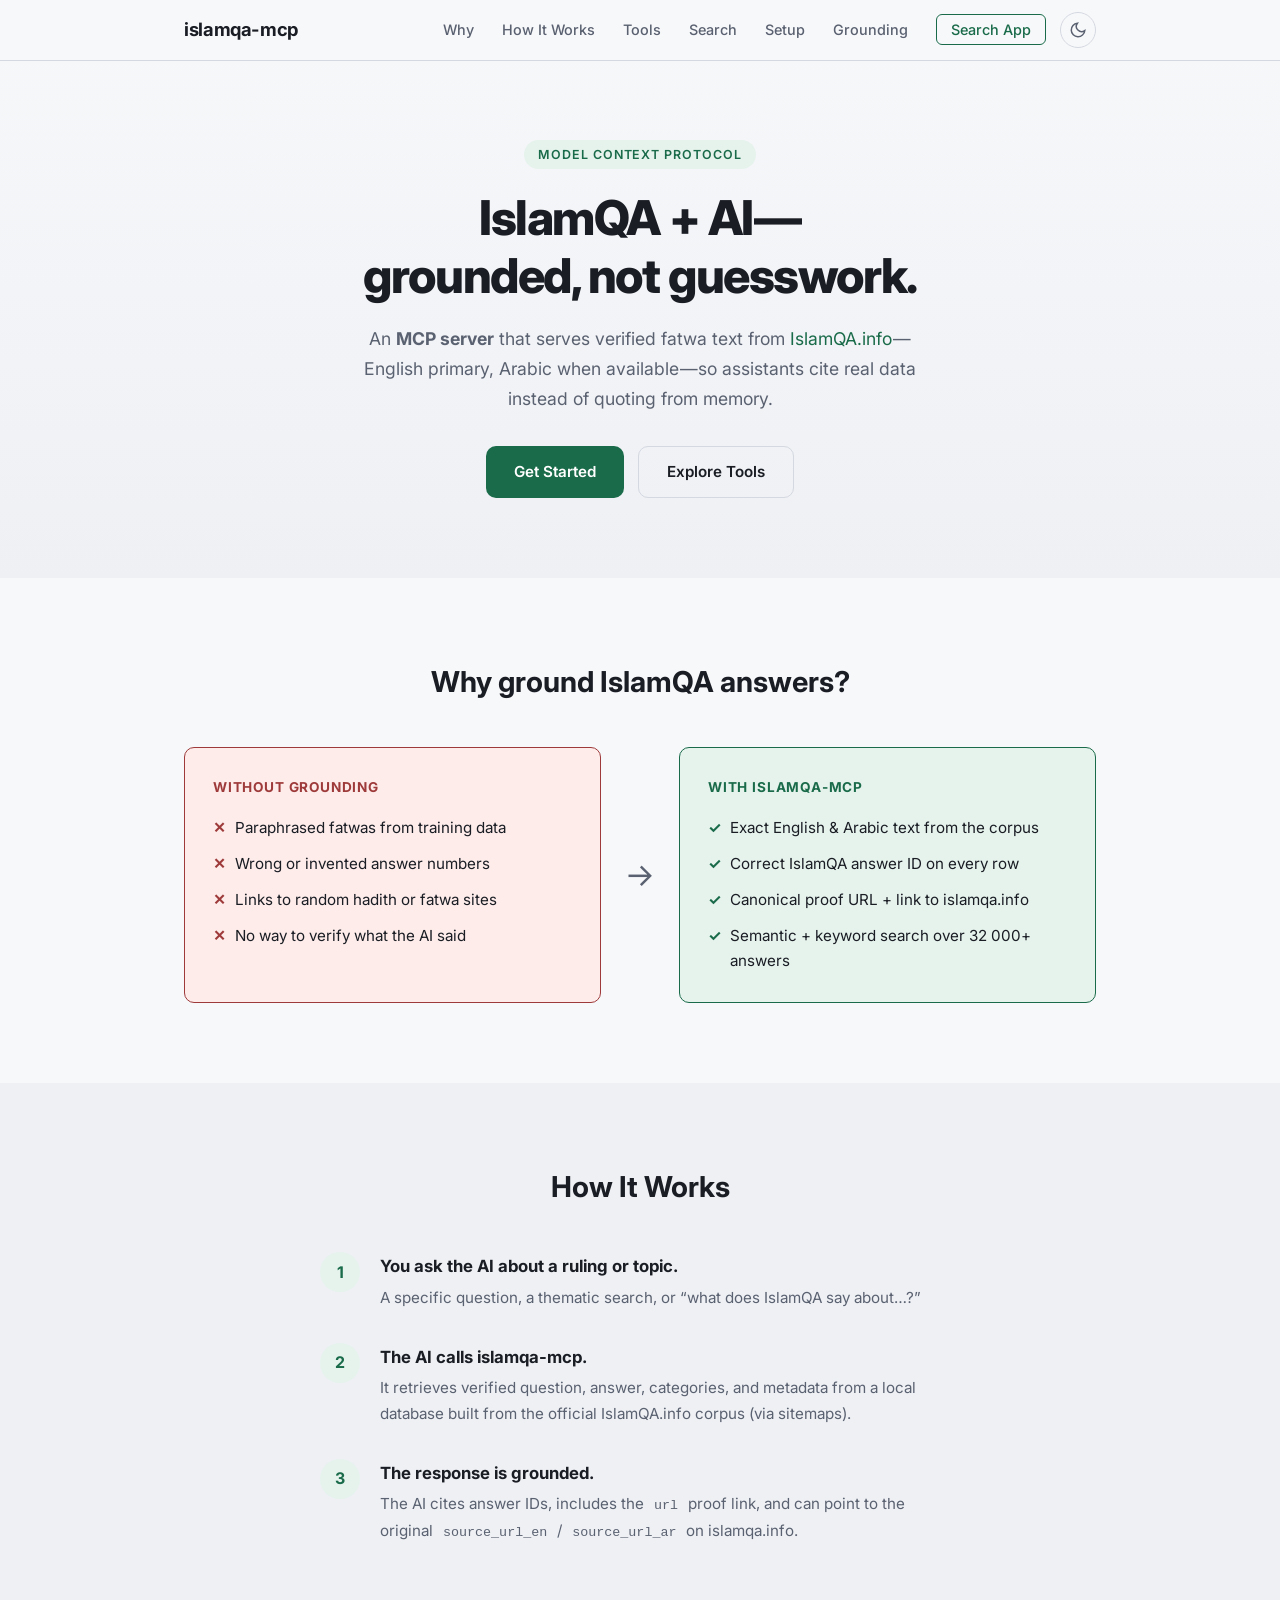
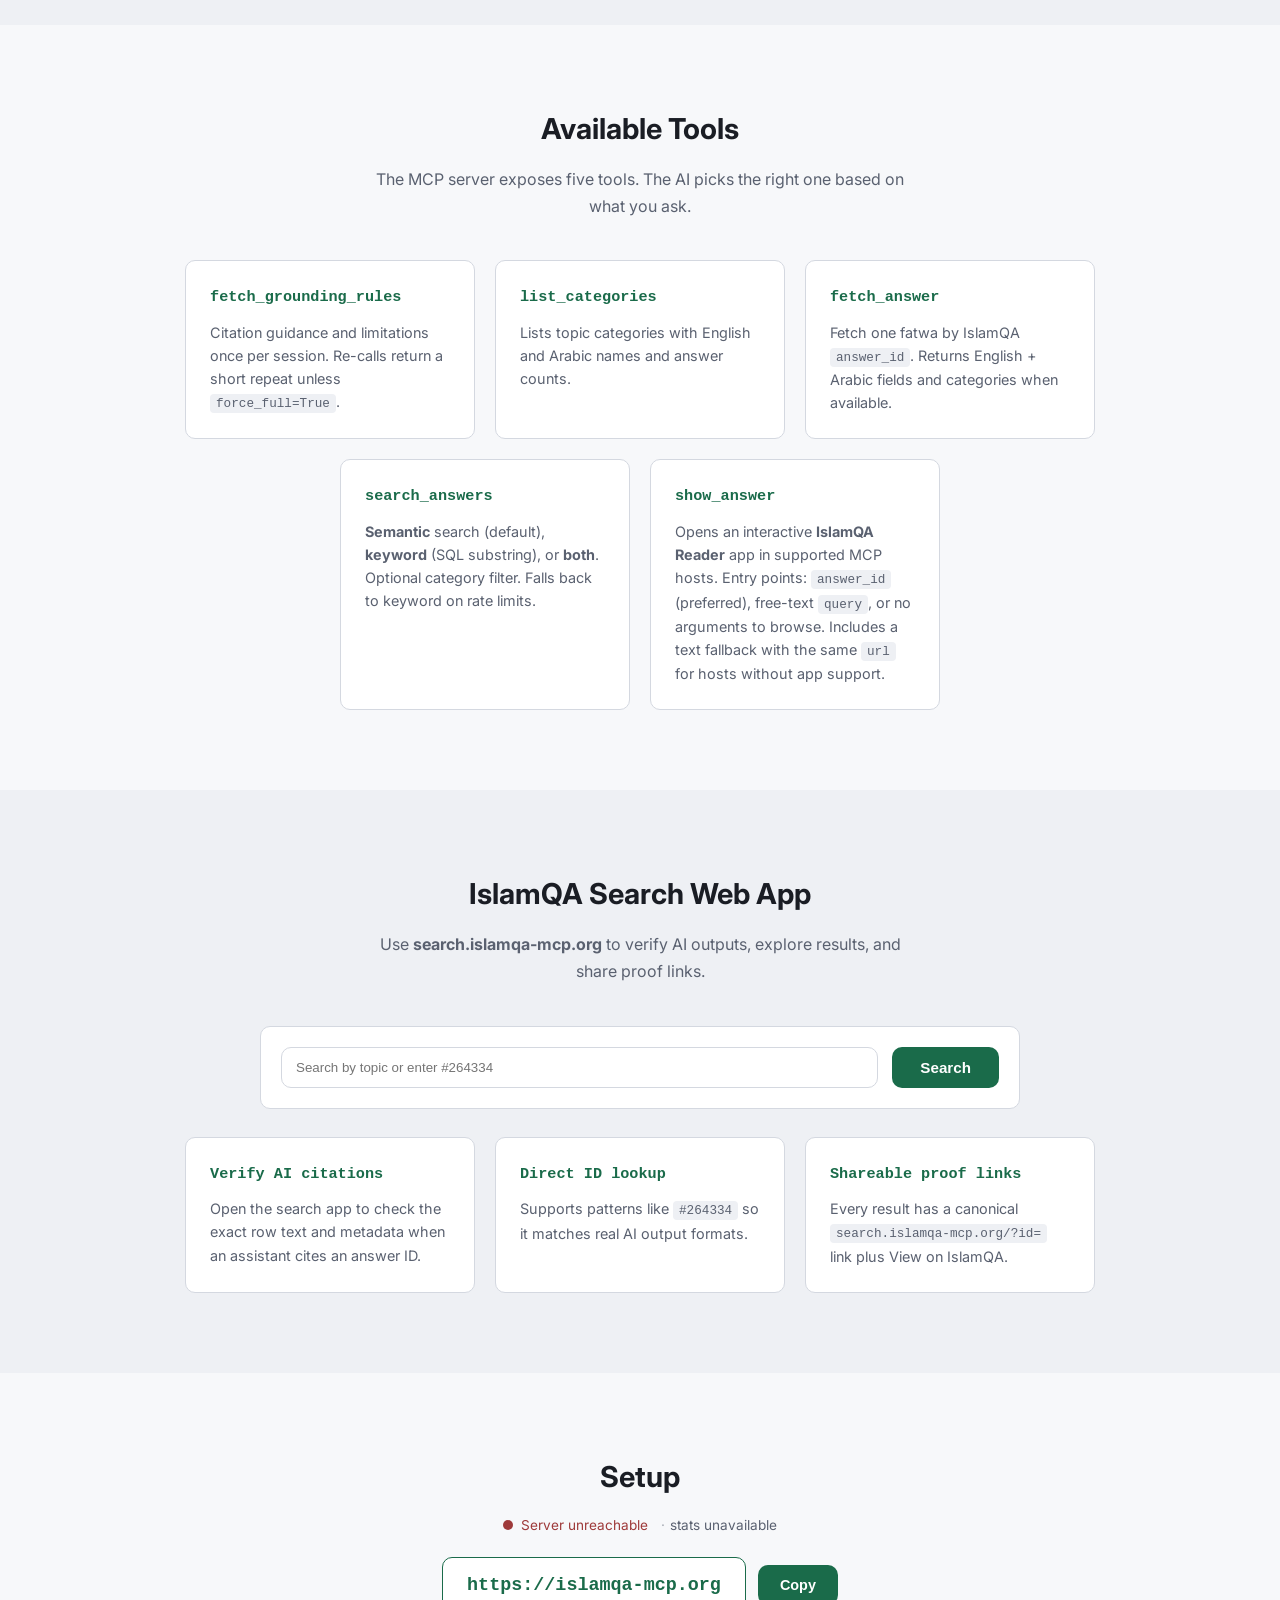
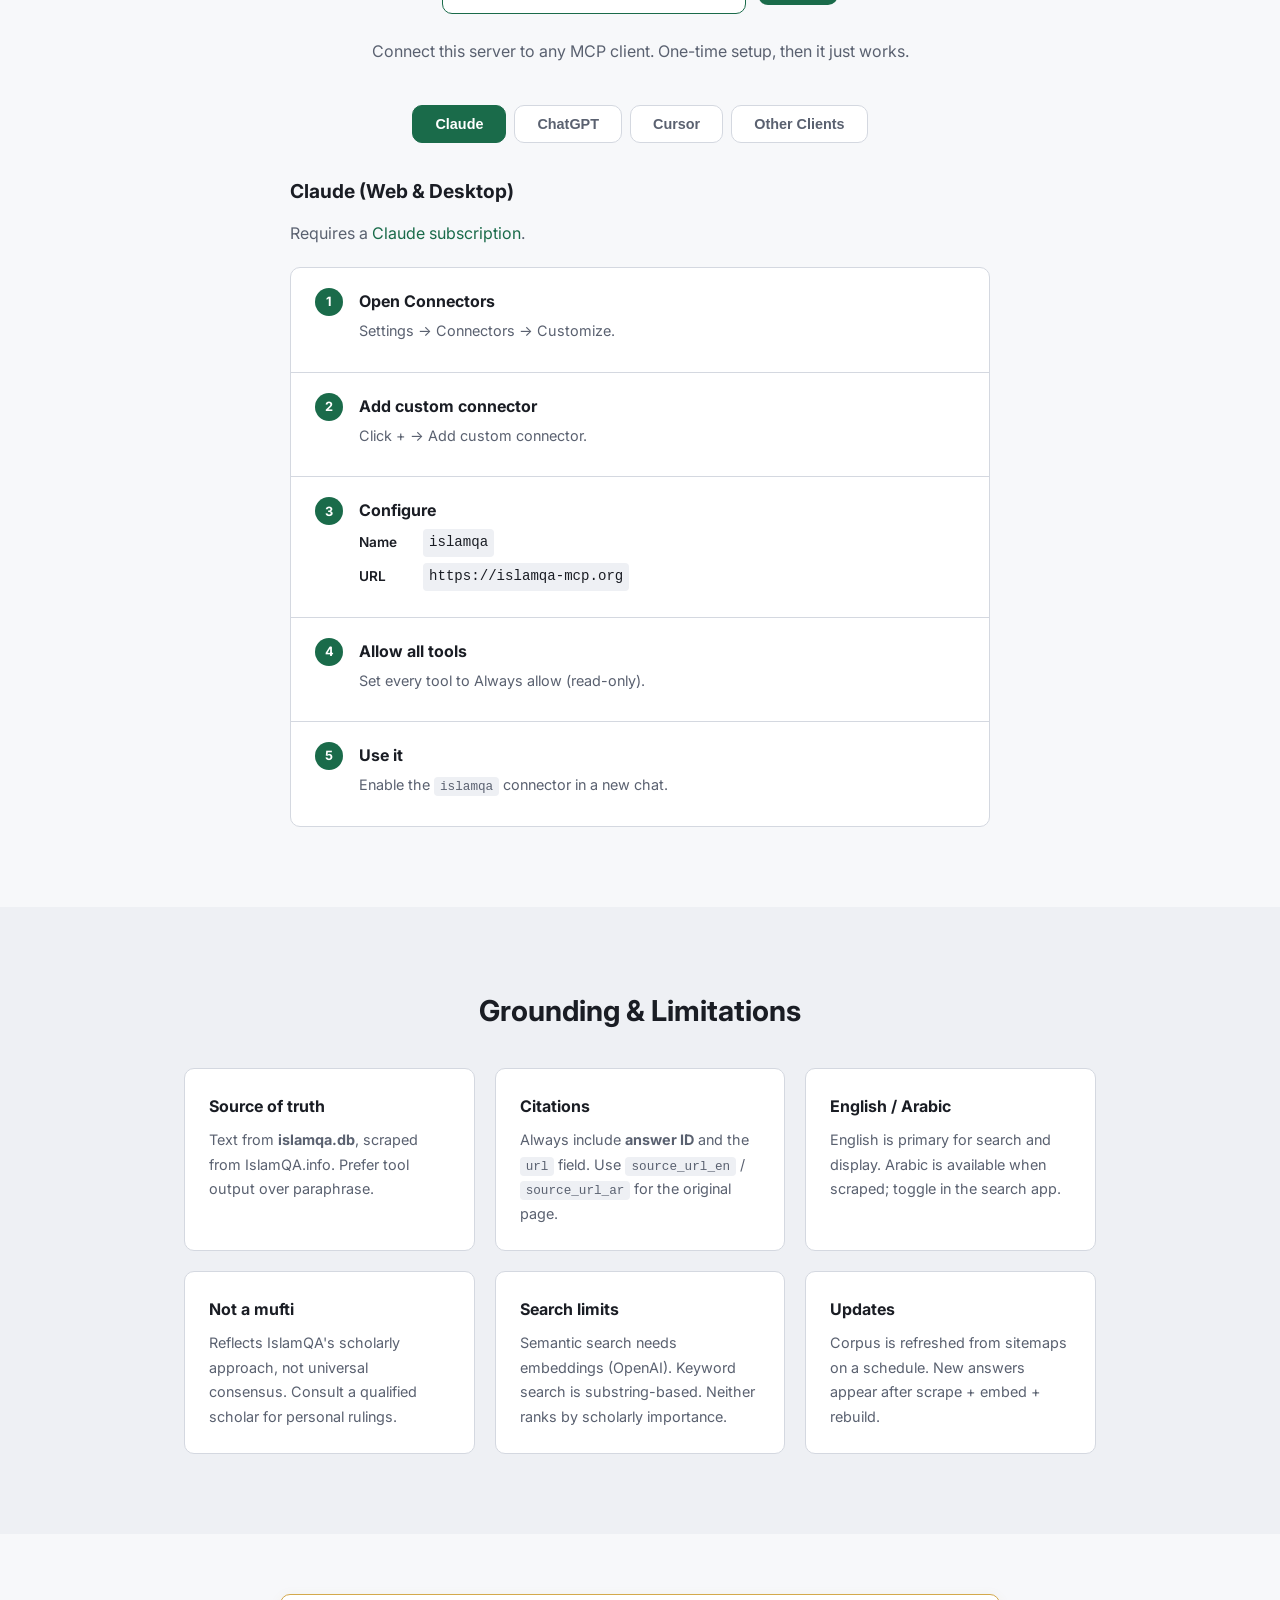
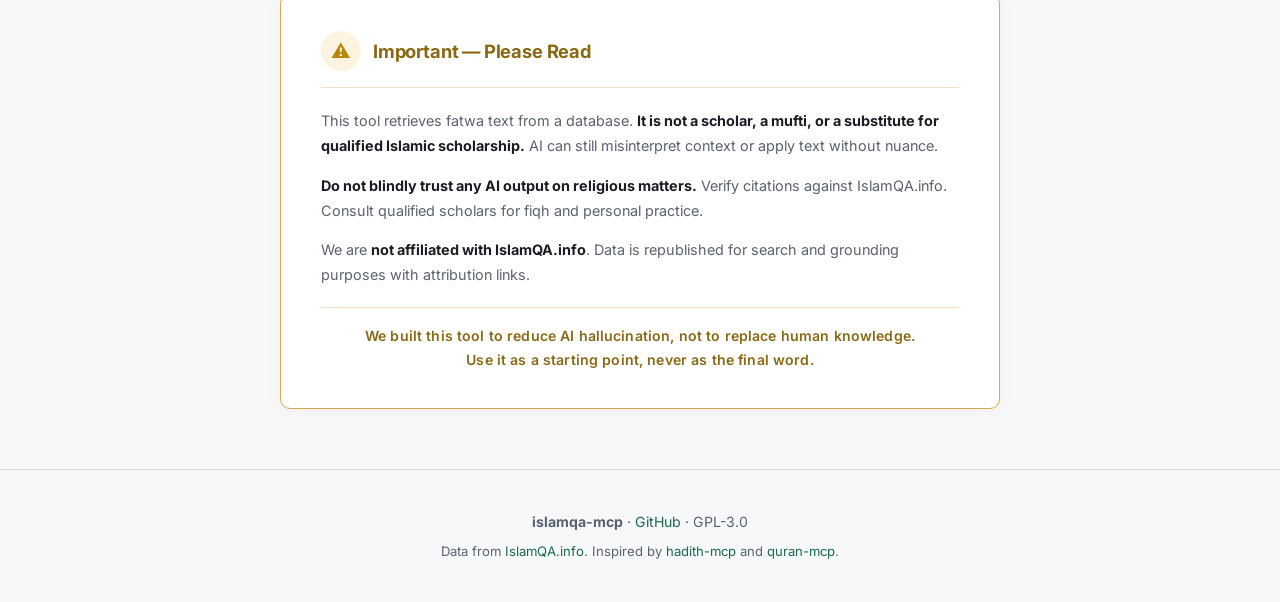
==== commit 7b4e57b8: "Add GitHub link and GPL-3.0 to footer, matching hadith-mcp" ====
--- a/site/index.html
+++ b/site/index.html
@@ -344,7 +344,11 @@
 <footer class="site-footer">
   <div class="container">
     <div class="footer-inner">
-      <p><strong>islamqa-mcp</strong></p>
+      <p>
+        <strong>islamqa-mcp</strong> &middot;
+        <a href="https://github.com/ovehbe/islamqa-mcp" target="_blank" rel="noopener">GitHub</a> &middot;
+        GPL-3.0
+      </p>
       <p class="footer-credit">
         Data from <a href="https://islamqa.info" target="_blank" rel="noopener">IslamQA.info</a>.<br class="footer-credit-mobile-break" aria-hidden="true" />
         Inspired by <a href="https://github.com/ovehbe/hadith-mcp" target="_blank" rel="noopener">hadith-mcp</a>
--- a/site/style.css
+++ b/site/style.css
@@ -8,17 +8,17 @@
 }
 
 :root {
-  --clr-bg: #faf8f5;
-  --clr-bg-alt: #f0ece4;
+  --clr-bg: #f7f8fa;
+  --clr-bg-alt: #eef0f4;
   --clr-surface: #ffffff;
-  --clr-text: #2c2418;
-  --clr-text-muted: #6b5e4e;
+  --clr-text: #1a1d24;
+  --clr-text-muted: #5a6170;
   --clr-accent: #1a6b4a;
   --clr-accent-light: #e6f3ed;
   --clr-accent-dark: #0f4a32;
   --clr-danger: #9e3a3a;
   --clr-danger-light: #fdecea;
-  --clr-border: #d9d0c3;
+  --clr-border: #d4d8e0;
   --clr-code-bg: #1e1e2e;
   --clr-code-text: #cdd6f4;
   --font-sans: "Inter", -apple-system, BlinkMacSystemFont, "Segoe UI", sans-serif;
@@ -31,7 +31,6 @@
   --transition: .2s ease;
 }
 
-/* Dark palette — auto (respects OS) unless user has manually chosen light. */
 @media (prefers-color-scheme: dark) {
   :root:not([data-theme="light"]) {
     --clr-bg: #0f131a;
@@ -52,7 +51,6 @@
   }
 }
 
-/* Dark palette — manual toggle override. */
 :root[data-theme="dark"] {
   --clr-bg: #0f131a;
   --clr-bg-alt: #161d27;
@@ -96,9 +94,7 @@
   text-decoration: underline;
 }
 
-img {
-  max-width: 100%;
-}
+img { max-width: 100%; }
 
 code {
   font-family: var(--font-mono);
@@ -115,7 +111,6 @@
   padding: 0 24px;
 }
 
-/* ─── Nav ─── */
 .top-nav {
   position: fixed;
   top: 0;
@@ -129,9 +124,7 @@
   transition: box-shadow var(--transition);
 }
 
-.top-nav.scrolled {
-  box-shadow: var(--shadow-sm);
-}
+.top-nav.scrolled { box-shadow: var(--shadow-sm); }
 
 .nav-inner {
   max-width: var(--max-w);
@@ -167,18 +160,11 @@
   color: var(--clr-text-muted);
   font-size: .9rem;
   font-weight: 500;
-  transition: color var(--transition);
 }
 
 .nav-links a:hover {
   color: var(--clr-accent);
   text-decoration: none;
-}
-
-.nav-gh {
-  padding: 6px 14px;
-  border: 1px solid var(--clr-border);
-  border-radius: var(--radius-sm);
 }
 
 .nav-search {
@@ -193,12 +179,6 @@
   text-decoration: none;
 }
 
-.nav-gh:hover {
-  border-color: var(--clr-accent);
-  background: var(--clr-accent-light);
-}
-
-/* ─── Theme toggle (sun/moon) ─── */
 .theme-toggle {
   width: 36px;
   height: 36px;
@@ -212,7 +192,6 @@
   color: var(--clr-text-muted);
   cursor: pointer;
   flex-shrink: 0;
-  transition: background var(--transition), border-color var(--transition), color var(--transition);
 }
 
 .theme-toggle:hover {
@@ -221,12 +200,6 @@
   color: var(--clr-accent);
 }
 
-.theme-toggle:focus-visible {
-  outline: none;
-  border-color: var(--clr-accent);
-  box-shadow: 0 0 0 3px color-mix(in srgb, var(--clr-accent) 25%, transparent);
-}
-
 .theme-toggle .icon-sun { display: none; }
 .theme-toggle .icon-moon { display: block; }
 
@@ -237,7 +210,6 @@
 
 :root[data-theme="dark"] .theme-toggle .icon-sun { display: block; }
 :root[data-theme="dark"] .theme-toggle .icon-moon { display: none; }
-
 :root[data-theme="light"] .theme-toggle .icon-sun { display: none; }
 :root[data-theme="light"] .theme-toggle .icon-moon { display: block; }
 
@@ -257,20 +229,15 @@
   height: 2px;
   background: var(--clr-text);
   border-radius: 2px;
-  transition: transform var(--transition), opacity var(--transition);
-}
-
-/* ─── Hero ─── */
+}
+
 .hero {
   padding: 140px 24px 80px;
   text-align: center;
   background: linear-gradient(180deg, var(--clr-bg) 0%, var(--clr-bg-alt) 100%);
 }
 
-.hero-inner {
-  max-width: 700px;
-  margin: 0 auto;
-}
+.hero-inner { max-width: 700px; margin: 0 auto; }
 
 .hero-badge {
   display: inline-block;
@@ -291,7 +258,6 @@
   line-height: 1.2;
   letter-spacing: -.03em;
   margin-bottom: 20px;
-  color: var(--clr-text);
 }
 
 .hero-sub {
@@ -316,7 +282,6 @@
   padding: 12px 28px;
   border-radius: var(--radius);
   cursor: pointer;
-  transition: all var(--transition);
   border: none;
 }
 
@@ -343,19 +308,12 @@
   text-decoration: none;
 }
 
-/* ─── Sections ─── */
-.section {
-  padding: 80px 0;
-}
-
-.section-alt {
-  background: var(--clr-bg-alt);
-}
+.section { padding: 80px 0; }
+.section-alt { background: var(--clr-bg-alt); }
 
 .section-title {
   font-size: 1.8rem;
   font-weight: 700;
-  letter-spacing: -.02em;
   text-align: center;
   margin-bottom: 12px;
 }
@@ -367,7 +325,6 @@
   margin: 0 auto 40px;
 }
 
-/* ─── Comparison ─── */
 .comparison {
   display: flex;
   align-items: stretch;
@@ -401,52 +358,15 @@
   margin-bottom: 16px;
 }
 
-.comparison-card.bad .comparison-label {
-  color: var(--clr-danger);
-}
-
-.comparison-card.good .comparison-label {
-  color: var(--clr-accent);
-}
-
-.comparison-card ul {
-  list-style: none;
-  display: flex;
-  flex-direction: column;
-  gap: 10px;
-}
-
-.comparison-card li {
-  position: relative;
-  padding-left: 22px;
-  font-size: .95rem;
-}
-
-.comparison-card.bad li::before {
-  content: "✕";
-  position: absolute;
-  left: 0;
-  color: var(--clr-danger);
-  font-weight: 700;
-}
-
-.comparison-card.good li::before {
-  content: "✓";
-  position: absolute;
-  left: 0;
-  color: var(--clr-accent);
-  font-weight: 700;
-}
-
-.comparison-arrow {
-  display: flex;
-  align-items: center;
-  font-size: 2rem;
-  color: var(--clr-text-muted);
-  font-weight: 300;
-}
-
-/* ─── Steps ─── */
+.comparison-card.bad .comparison-label { color: var(--clr-danger); }
+.comparison-card.good .comparison-label { color: var(--clr-accent); }
+
+.comparison-card ul { list-style: none; display: flex; flex-direction: column; gap: 10px; }
+.comparison-card li { position: relative; padding-left: 22px; font-size: .95rem; }
+.comparison-card.bad li::before { content: "✕"; position: absolute; left: 0; color: var(--clr-danger); font-weight: 700; }
+.comparison-card.good li::before { content: "✓"; position: absolute; left: 0; color: var(--clr-accent); font-weight: 700; }
+.comparison-arrow { display: flex; align-items: center; font-size: 2rem; color: var(--clr-text-muted); }
+
 .steps {
   list-style: none;
   max-width: 640px;
@@ -456,11 +376,7 @@
   gap: 32px;
 }
 
-.steps li {
-  display: flex;
-  gap: 20px;
-  align-items: flex-start;
-}
+.steps li { display: flex; gap: 20px; align-items: flex-start; }
 
 .step-num {
   flex-shrink: 0;
@@ -470,24 +386,14 @@
   align-items: center;
   justify-content: center;
   font-weight: 700;
-  font-size: 1rem;
   color: var(--clr-accent);
   background: var(--clr-accent-light);
   border-radius: 50%;
 }
 
-.steps li div strong {
-  display: block;
-  margin-bottom: 4px;
-  font-size: 1.05rem;
-}
-
-.steps li div p {
-  color: var(--clr-text-muted);
-  font-size: .95rem;
-}
-
-/* ─── Tools ─── */
+.steps li div strong { display: block; margin-bottom: 4px; font-size: 1.05rem; }
+.steps li div p { color: var(--clr-text-muted); font-size: .95rem; }
+
 .tool-grid {
   display: flex;
   flex-wrap: wrap;
@@ -501,7 +407,6 @@
   border: 1px solid var(--clr-border);
   border-radius: var(--radius);
   background: var(--clr-surface);
-  transition: box-shadow var(--transition), border-color var(--transition);
 }
 
 .tool-card:hover {
@@ -516,50 +421,22 @@
   margin-bottom: 10px;
 }
 
-.tool-card p {
-  font-size: .9rem;
-  color: var(--clr-text-muted);
-  line-height: 1.6;
-}
-
-/* ─── Search Site Section ─── */
-.search-site-cta {
-  display: flex;
-  gap: 14px;
-  flex-wrap: wrap;
-}
-
-.search-site-cta .search-site-input {
-  flex: 1 1 0;
-  min-width: 0;
-}
-
-.search-site-cta .btn {
-  flex-shrink: 0;
-}
-
+.tool-card p { font-size: .9rem; color: var(--clr-text-muted); line-height: 1.6; }
+
+.search-site-cta { display: flex; gap: 14px; flex-wrap: wrap; }
+.search-site-cta .search-site-input { flex: 1 1 0; min-width: 0; }
 .search-site-cta-card {
   margin: 0 auto 28px;
   max-width: 760px;
   background: var(--clr-surface);
   border: 1px solid var(--clr-border);
   border-radius: var(--radius);
-  box-shadow: var(--shadow-sm);
   padding: 20px;
-}
-
-.search-site-cta-label {
-  margin: 0 0 10px;
-  text-align: center;
-  font-weight: 600;
-  color: var(--clr-text);
 }
 
 .search-site-input {
   width: 100%;
-  min-width: 0;
   padding: 12px 14px;
-  font-size: .95rem;
   border-radius: var(--radius);
   border: 1.5px solid var(--clr-border);
   background: var(--clr-surface);
@@ -569,10 +446,8 @@
 .search-site-input:focus {
   outline: none;
   border-color: var(--clr-accent);
-  box-shadow: 0 0 0 3px rgba(26, 107, 74, .12);
-}
-
-/* ─── Server URL box ─── */
+}
+
 .server-url-box {
   display: flex;
   align-items: center;
@@ -591,7 +466,6 @@
   border-radius: var(--radius);
   color: var(--clr-accent);
   font-weight: 600;
-  letter-spacing: -.01em;
   user-select: all;
 }
 
@@ -604,18 +478,10 @@
   border: none;
   border-radius: var(--radius);
   cursor: pointer;
-  transition: background var(--transition);
-}
-
-.copy-url-btn:hover {
-  background: var(--clr-accent-dark);
-}
-
-.copy-url-btn.copied {
-  background: var(--clr-accent-dark);
-}
-
-/* ─── Server Status ─── */
+}
+
+.copy-url-btn.copied { background: var(--clr-accent-dark); }
+
 .server-status {
   display: flex;
   align-items: center;
@@ -624,33 +490,11 @@
   gap: 8px;
   margin-bottom: 20px;
   font-size: .85rem;
-  font-weight: 500;
   color: var(--clr-text-muted);
 }
 
-.usage-stats-chips {
-  display: inline-flex;
-  flex-wrap: wrap;
-  align-items: center;
-  gap: 0;
-  font-weight: 400;
-  letter-spacing: 0.01em;
-}
-
-.usage-stats-chips .usage-stat-sep {
-  margin: 0 0.4em;
-  opacity: 0.5;
-  user-select: none;
-}
-
-.usage-stats-chips.usage-stats-missing,
-.usage-stat-pending {
-  opacity: 0.65;
-}
-
-.usage-stats-chips.usage-stats-missing {
-  font-style: italic;
-}
+.usage-stats-chips { display: inline-flex; flex-wrap: wrap; align-items: center; }
+.usage-stats-chips .usage-stat-sep { margin: 0 0.4em; opacity: 0.5; }
 
 .status-dot {
   width: 10px;
@@ -666,63 +510,61 @@
   box-shadow: 0 0 0 3px rgba(34, 197, 94, .2);
 }
 
-.status-dot.online::after {
-  content: "";
-  position: absolute;
-  inset: 0;
-  border-radius: 50%;
-  background: #22c55e;
-  animation: status-pulse 2s ease-in-out infinite;
-}
-
 .status-dot.offline {
   background: var(--clr-danger);
-  box-shadow: 0 0 0 3px rgba(158, 58, 58, .2);
-}
-
-@keyframes status-pulse {
-  0%, 100% { opacity: 1; transform: scale(1); }
-  50% { opacity: .4; transform: scale(1.6); }
-}
-
-.status-label {
-  transition: color var(--transition);
-}
-
-.status-label.online {
-  color: #16a34a;
-}
-
-.status-label.offline {
-  color: var(--clr-danger);
-}
-
-/* ─── Setup Steps (card layout) ─── */
+}
+
+.status-label.online { color: #16a34a; }
+.status-label.offline { color: var(--clr-danger); }
+
+.setup-tabs {
+  display: flex;
+  gap: 8px;
+  justify-content: center;
+  margin-bottom: 32px;
+  flex-wrap: wrap;
+}
+
+.tab {
+  padding: 10px 22px;
+  font-size: .9rem;
+  font-weight: 600;
+  border: 1.5px solid var(--clr-border);
+  border-radius: var(--radius);
+  background: var(--clr-surface);
+  color: var(--clr-text-muted);
+  cursor: pointer;
+}
+
+.tab.active {
+  background: var(--clr-accent);
+  color: #fff;
+  border-color: var(--clr-accent);
+}
+
+.tab-panel { display: none; max-width: 700px; margin: 0 auto; }
+.tab-panel.active { display: block; }
+.tab-panel h3 { font-size: 1.2rem; margin-bottom: 12px; }
+.tab-panel > p { margin-bottom: 16px; color: var(--clr-text-muted); }
+
 .setup-steps-list {
-  display: flex;
-  flex-direction: column;
-  gap: 0;
+  border: 1px solid var(--clr-border);
+  border-radius: var(--radius);
+  overflow: hidden;
+  background: var(--clr-surface);
   margin-top: 20px;
-  border: 1px solid var(--clr-border);
-  border-radius: var(--radius);
-  overflow: hidden;
-  background: var(--clr-surface);
 }
 
 .setup-step {
   display: flex;
   gap: 16px;
-  align-items: flex-start;
   padding: 20px 24px;
   border-bottom: 1px solid var(--clr-border);
 }
 
-.setup-step:last-child {
-  border-bottom: none;
-}
+.setup-step:last-child { border-bottom: none; }
 
 .setup-step-num {
-  flex-shrink: 0;
   width: 28px;
   height: 28px;
   display: flex;
@@ -733,43 +575,13 @@
   color: #fff;
   background: var(--clr-accent);
   border-radius: 50%;
-  margin-top: 1px;
-}
-
-.setup-step-body {
-  flex: 1;
-  min-width: 0;
-}
-
-.setup-step-body > strong {
-  display: block;
-  margin-bottom: 4px;
-  font-size: .95rem;
-  color: var(--clr-text);
-}
-
-.setup-step-body p {
-  color: var(--clr-text-muted);
-  font-size: .9rem;
-  margin-bottom: 8px;
-  line-height: 1.6;
-}
-
-.setup-step-body p:last-child {
-  margin-bottom: 0;
-}
-
-.setup-step-body .code-block {
-  margin-top: 8px;
-  margin-bottom: 4px;
-}
-
-.setup-step-body .code-block pre {
-  padding: 12px 16px;
-  font-size: .82rem;
-}
-
-/* ─── Inline field pairs ─── */
+  flex-shrink: 0;
+}
+
+.setup-step-body { flex: 1; min-width: 0; }
+.setup-step-body > strong { display: block; margin-bottom: 4px; }
+.setup-step-body p { color: var(--clr-text-muted); font-size: .9rem; margin-bottom: 8px; }
+
 .field-row {
   display: flex;
   gap: 16px;
@@ -778,76 +590,8 @@
   flex-wrap: wrap;
 }
 
-.field-row .field-label {
-  font-weight: 600;
-  font-size: .85rem;
-  color: var(--clr-text);
-  min-width: 48px;
-}
-
-.field-row code {
-  font-size: .85em;
-}
-
-/* ─── Setup Tabs ─── */
-.setup-tabs {
-  display: flex;
-  gap: 8px;
-  justify-content: center;
-  margin-bottom: 32px;
-  flex-wrap: wrap;
-}
-
-.tab {
-  padding: 10px 22px;
-  font-size: .9rem;
-  font-weight: 600;
-  border: 1.5px solid var(--clr-border);
-  border-radius: var(--radius);
-  background: var(--clr-surface);
-  color: var(--clr-text-muted);
-  cursor: pointer;
-  transition: all var(--transition);
-}
-
-.tab:hover {
-  border-color: var(--clr-accent);
-  color: var(--clr-accent);
-}
-
-.tab.active {
-  background: var(--clr-accent);
-  color: #fff;
-  border-color: var(--clr-accent);
-}
-
-.tab-panel {
-  display: none;
-  max-width: 700px;
-  margin: 0 auto;
-}
-
-.tab-panel.active {
-  display: block;
-}
-
-.tab-panel h3 {
-  font-size: 1.2rem;
-  margin-bottom: 12px;
-}
-
-.tab-panel h4 {
-  font-size: 1rem;
-  margin-top: 24px;
-  margin-bottom: 8px;
-}
-
-.tab-panel > p {
-  margin-bottom: 16px;
-  color: var(--clr-text-muted);
-}
-
-/* ─── Code blocks ─── */
+.field-row .field-label { font-weight: 600; font-size: .85rem; min-width: 48px; }
+
 .code-block {
   position: relative;
   margin-bottom: 20px;
@@ -862,15 +606,9 @@
   overflow-x: auto;
   font-family: var(--font-mono);
   font-size: .85rem;
-  line-height: 1.7;
-}
-
-.code-block code {
-  background: none;
-  padding: 0;
-  font-size: inherit;
-  color: inherit;
-}
+}
+
+.code-block code { background: none; padding: 0; color: inherit; }
 
 .copy-btn {
   position: absolute;
@@ -884,20 +622,10 @@
   border: 1px solid rgba(255, 255, 255, .15);
   border-radius: var(--radius-sm);
   cursor: pointer;
-  transition: all var(--transition);
-}
-
-.copy-btn:hover {
-  background: rgba(255, 255, 255, .2);
-}
-
-.copy-btn.copied {
-  background: var(--clr-accent);
-  border-color: var(--clr-accent);
-  color: #fff;
-}
-
-/* ─── Grounding Grid ─── */
+}
+
+.copy-btn.copied { background: var(--clr-accent); color: #fff; }
+
 .grounding-grid {
   display: grid;
   grid-template-columns: repeat(auto-fill, minmax(270px, 1fr));
@@ -912,19 +640,9 @@
   border-radius: var(--radius);
 }
 
-.grounding-item h4 {
-  font-size: 1rem;
-  margin-bottom: 8px;
-  color: var(--clr-text);
-}
-
-.grounding-item p {
-  font-size: .9rem;
-  color: var(--clr-text-muted);
-  line-height: 1.6;
-}
-
-/* ─── Disclaimer ─── */
+.grounding-item h4 { margin-bottom: 8px; }
+.grounding-item p { font-size: .9rem; color: var(--clr-text-muted); }
+
 .disclaimer {
   padding: 60px 0;
   background: var(--clr-bg);
@@ -962,34 +680,10 @@
   flex-shrink: 0;
 }
 
-.disclaimer-header h2 {
-  font-size: 1.15rem;
-  font-weight: 700;
-  color: #8b6914;
-  margin: 0;
-  letter-spacing: -.01em;
-}
-
-.disclaimer-body p {
-  font-size: .9rem;
-  color: var(--clr-text-muted);
-  line-height: 1.75;
-  margin-bottom: 14px;
-  text-align: left;
-}
-
-.disclaimer-body p:last-child {
-  margin-bottom: 0;
-}
-
-.disclaimer-body strong {
-  color: var(--clr-text);
-}
-
-.disclaimer-body em {
-  font-style: italic;
-}
-
+.disclaimer-header h2 { font-size: 1.15rem; font-weight: 700; color: #8b6914; margin: 0; letter-spacing: -.01em; }
+.disclaimer-body p { font-size: .9rem; color: var(--clr-text-muted); line-height: 1.75; margin-bottom: 14px; text-align: left; }
+.disclaimer-body p:last-child { margin-bottom: 0; }
+.disclaimer-body strong { color: var(--clr-text); }
 .disclaimer-footer {
   margin-top: 20px;
   padding-top: 16px;
@@ -1002,12 +696,9 @@
 }
 
 @media (max-width: 480px) {
-  .disclaimer-card {
-    padding: 24px 20px;
-  }
-}
-
-/* ─── Dark-mode overrides for hardcoded colours ─── */
+  .disclaimer-card { padding: 24px 20px; }
+}
+
 @media (prefers-color-scheme: dark) {
   :root:not([data-theme="light"]) .disclaimer-card {
     border-color: #3f5a86;
@@ -1027,9 +718,6 @@
     border-top-color: #2a3647;
     color: #9ec5ff;
   }
-  :root:not([data-theme="light"]) .status-label.online {
-    color: #4ade80;
-  }
 }
 
 :root[data-theme="dark"] .disclaimer-card {
@@ -1050,46 +738,29 @@
   border-top-color: #2a3647;
   color: #9ec5ff;
 }
-:root[data-theme="dark"] .status-label.online {
-  color: #4ade80;
-}
-
-/* ─── Footer ─── */
+
 .site-footer {
   padding: 40px 0;
   border-top: 1px solid var(--clr-border);
   text-align: center;
 }
 
-.footer-inner p {
-  font-size: .88rem;
-  color: var(--clr-text-muted);
-  margin-bottom: 6px;
-}
-
-.footer-credit {
-  font-size: .82rem !important;
-}
-
-/* Line break before “Inspired…” only on narrow screens */
-.footer-credit-mobile-break {
-  display: none;
-}
-
-/* ─── Responsive ─── */
+.footer-inner p { font-size: .88rem; color: var(--clr-text-muted); margin-bottom: 6px; }
+.footer-credit { font-size: .82rem !important; }
+.footer-credit-mobile-break { display: none; }
+
+.reveal {
+  opacity: 0;
+  transform: translateY(20px);
+  transition: opacity .5s ease, transform .5s ease;
+}
+
+.reveal.visible { opacity: 1; transform: translateY(0); }
+
 @media (max-width: 768px) {
-  .footer-credit-mobile-break {
-    display: block;
-  }
-
-  .nav-toggle {
-    display: flex;
-  }
-
-  .theme-toggle {
-    margin-left: auto;
-  }
-
+  .footer-credit-mobile-break { display: block; }
+  .nav-toggle { display: flex; }
+  .theme-toggle { margin-left: auto; }
   .nav-links {
     position: fixed;
     top: 60px;
@@ -1099,84 +770,23 @@
     gap: 0;
     background: var(--clr-bg);
     border-bottom: 1px solid var(--clr-border);
-    box-shadow: var(--shadow-md);
     max-height: 0;
     overflow: hidden;
     transition: max-height .3s ease;
     margin-left: 0;
   }
-
-  .nav-links.open {
-    max-height: 400px;
-  }
-
-  .nav-links li {
-    border-bottom: 1px solid var(--clr-border);
-  }
-
-  .nav-links a {
-    display: block;
-    padding: 14px 24px;
-  }
-
-  .nav-gh {
-    border: none !important;
-    border-radius: 0 !important;
-    padding: 14px 24px !important;
-  }
-
-  .comparison {
-    flex-direction: column;
-  }
-
-  .comparison-arrow {
-    justify-content: center;
-    transform: rotate(90deg);
-  }
-
-  .hero {
-    padding: 120px 20px 60px;
-  }
-
-  .section {
-    padding: 60px 0;
-  }
-
-  .hide-mobile {
-    display: none;
-  }
-
-  .tool-card {
-    width: calc(50% - 10px);
-  }
-}
-
-/* ─── Scroll reveal ─── */
-.reveal {
-  opacity: 0;
-  transform: translateY(20px);
-  transition: opacity .5s ease, transform .5s ease;
-}
-
-.reveal.visible {
-  opacity: 1;
-  transform: translateY(0);
+  .nav-links.open { max-height: 400px; }
+  .nav-links li { border-bottom: 1px solid var(--clr-border); }
+  .nav-links a { display: block; padding: 14px 24px; }
+  .comparison { flex-direction: column; }
+  .comparison-arrow { justify-content: center; transform: rotate(90deg); }
+  .hero { padding: 120px 20px 60px; }
+  .section { padding: 60px 0; }
+  .hide-mobile { display: none; }
+  .tool-card { width: calc(50% - 10px); }
 }
 
 @media (max-width: 480px) {
-  .hero h1 {
-    font-size: 1.7rem;
-  }
-
-  .tool-card {
-    width: 100%;
-  }
-
-  .grounding-grid {
-    grid-template-columns: 1fr;
-  }
-
-  .setup-step {
-    padding: 16px;
-  }
-}
+  .tool-card { width: 100%; }
+  .grounding-grid { grid-template-columns: 1fr; }
+}
